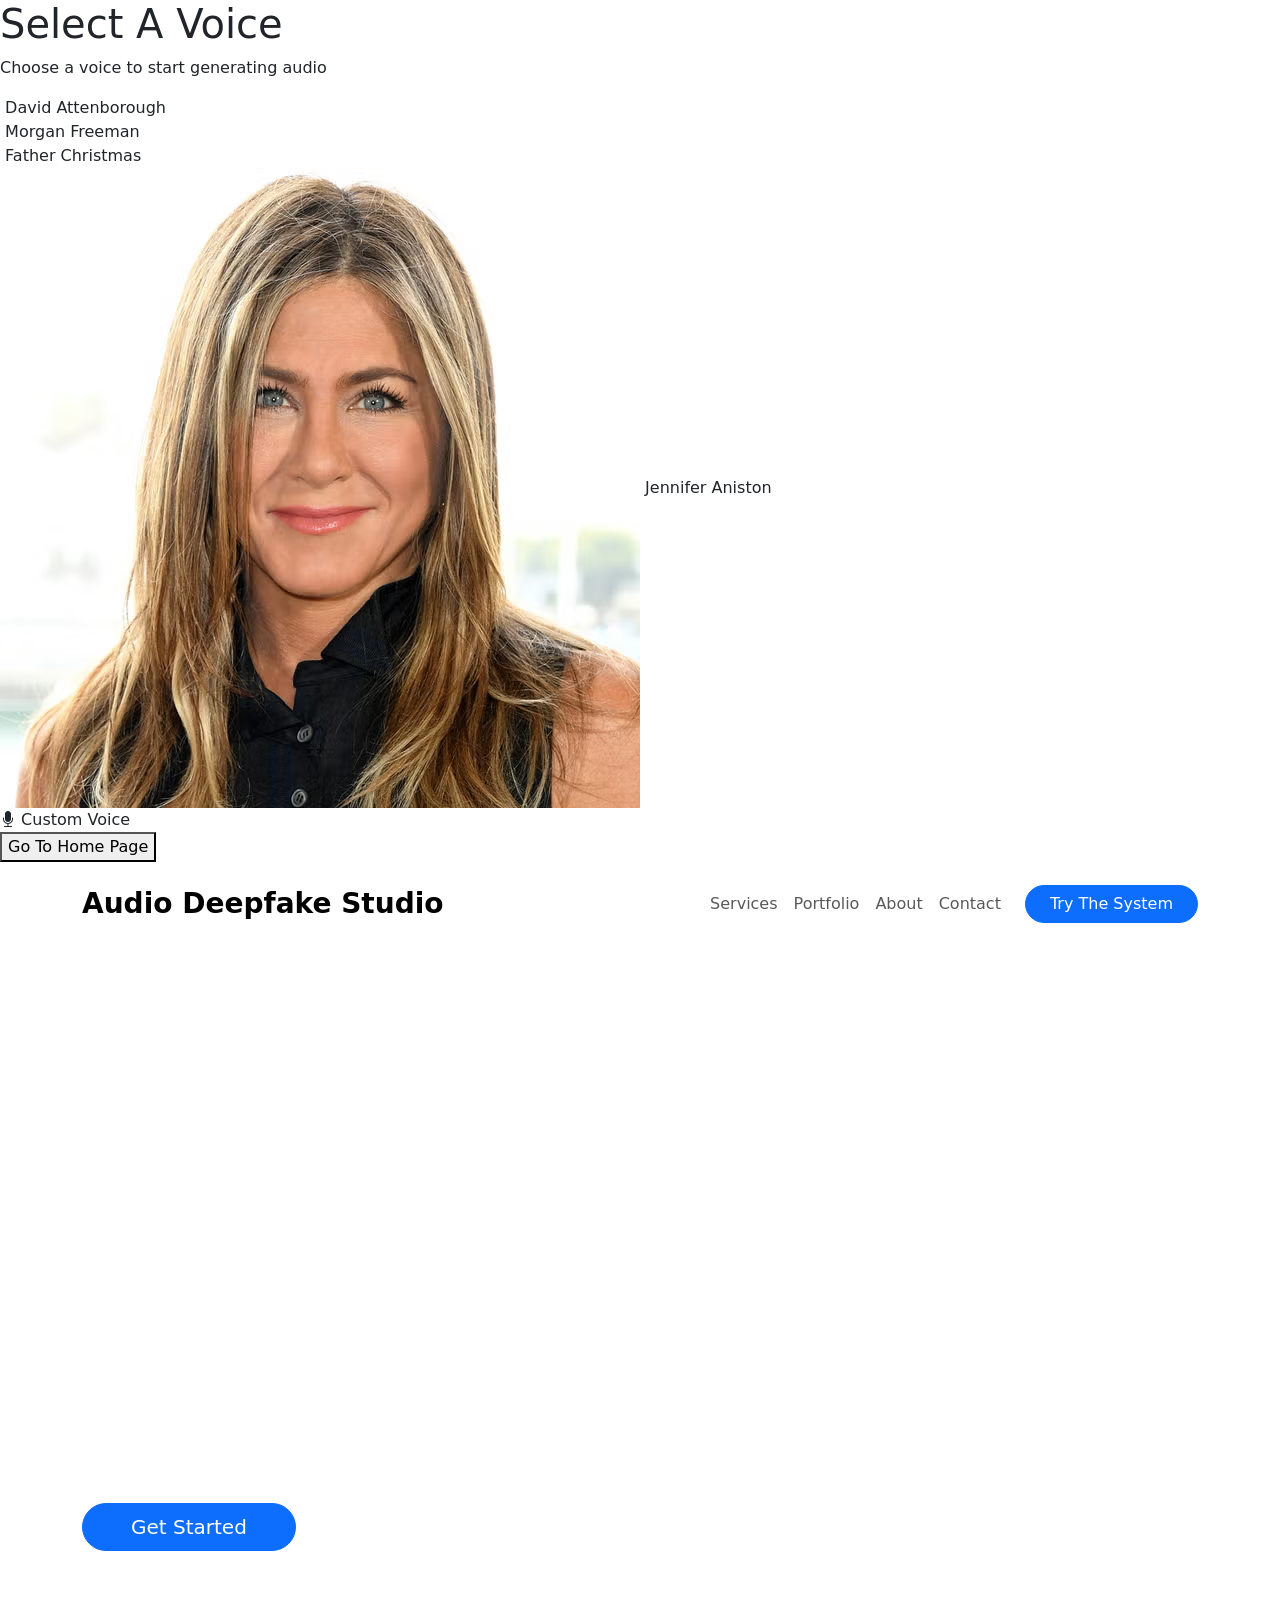
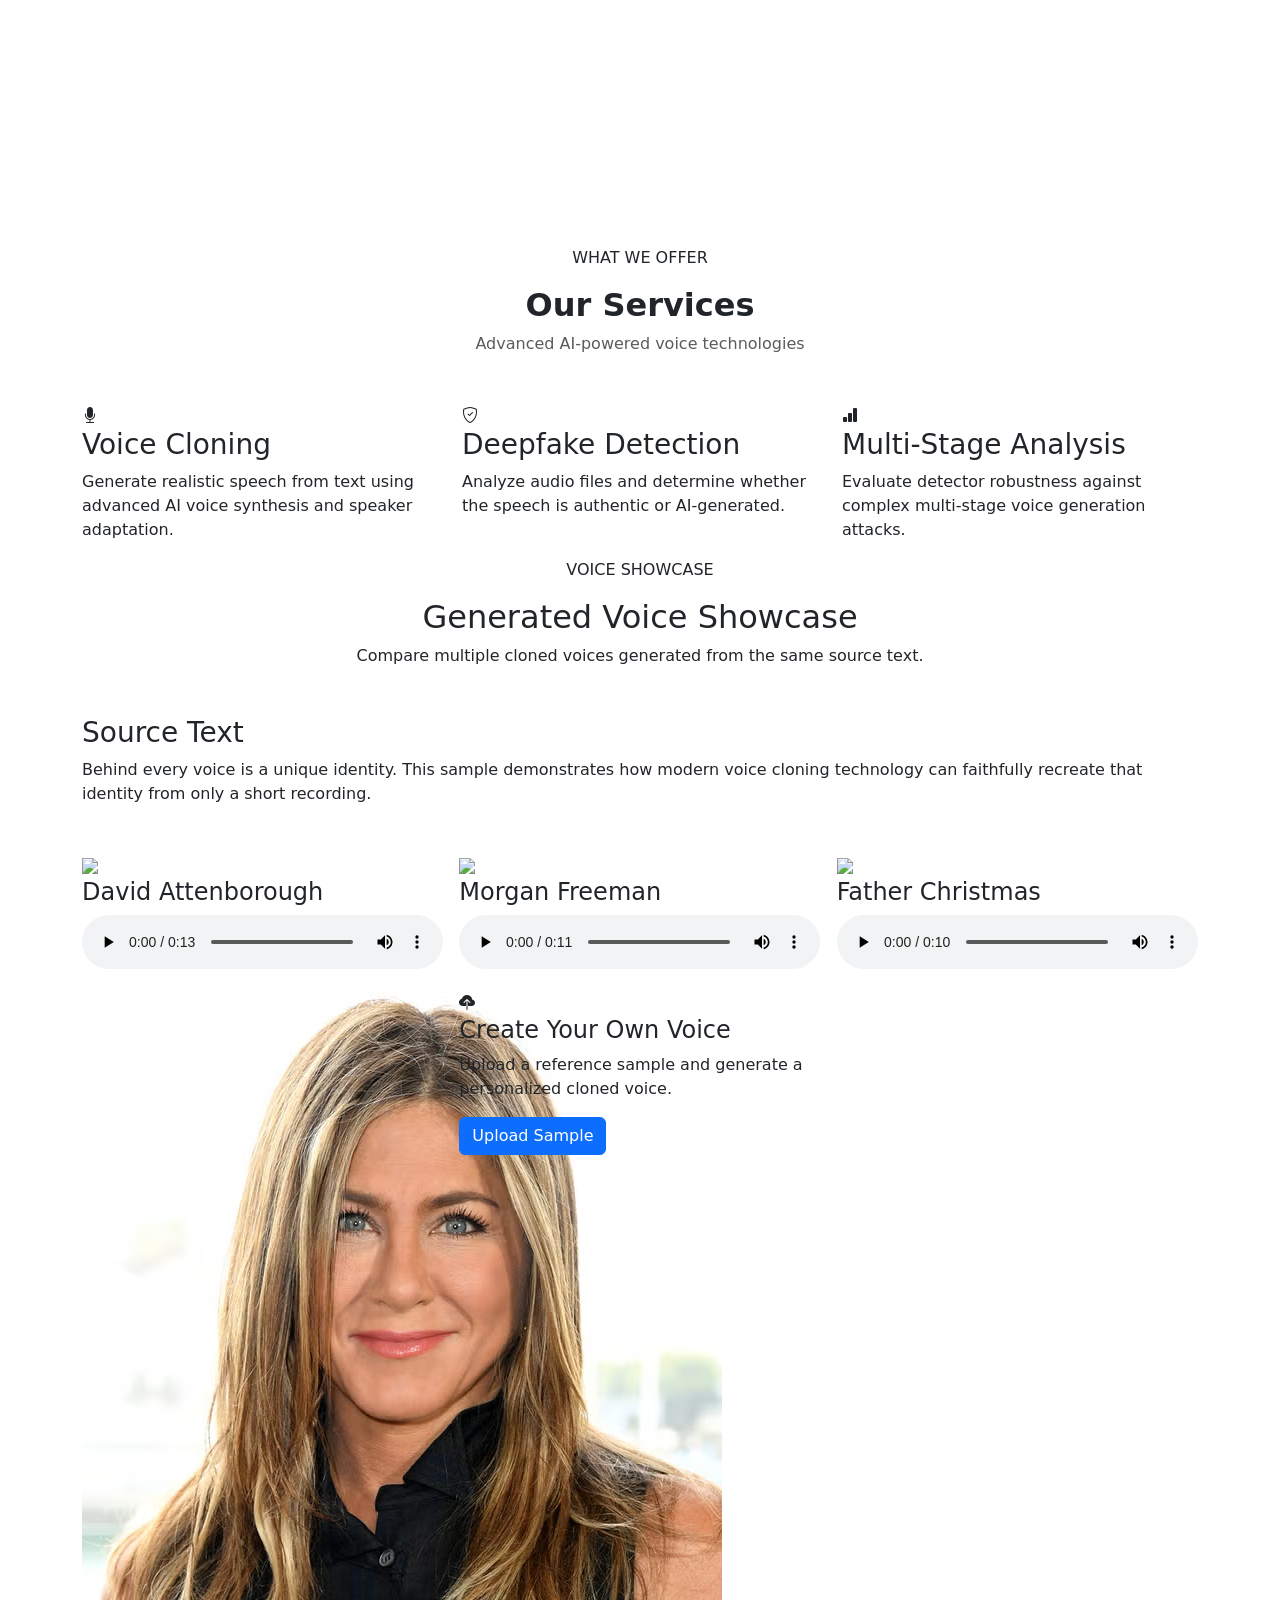
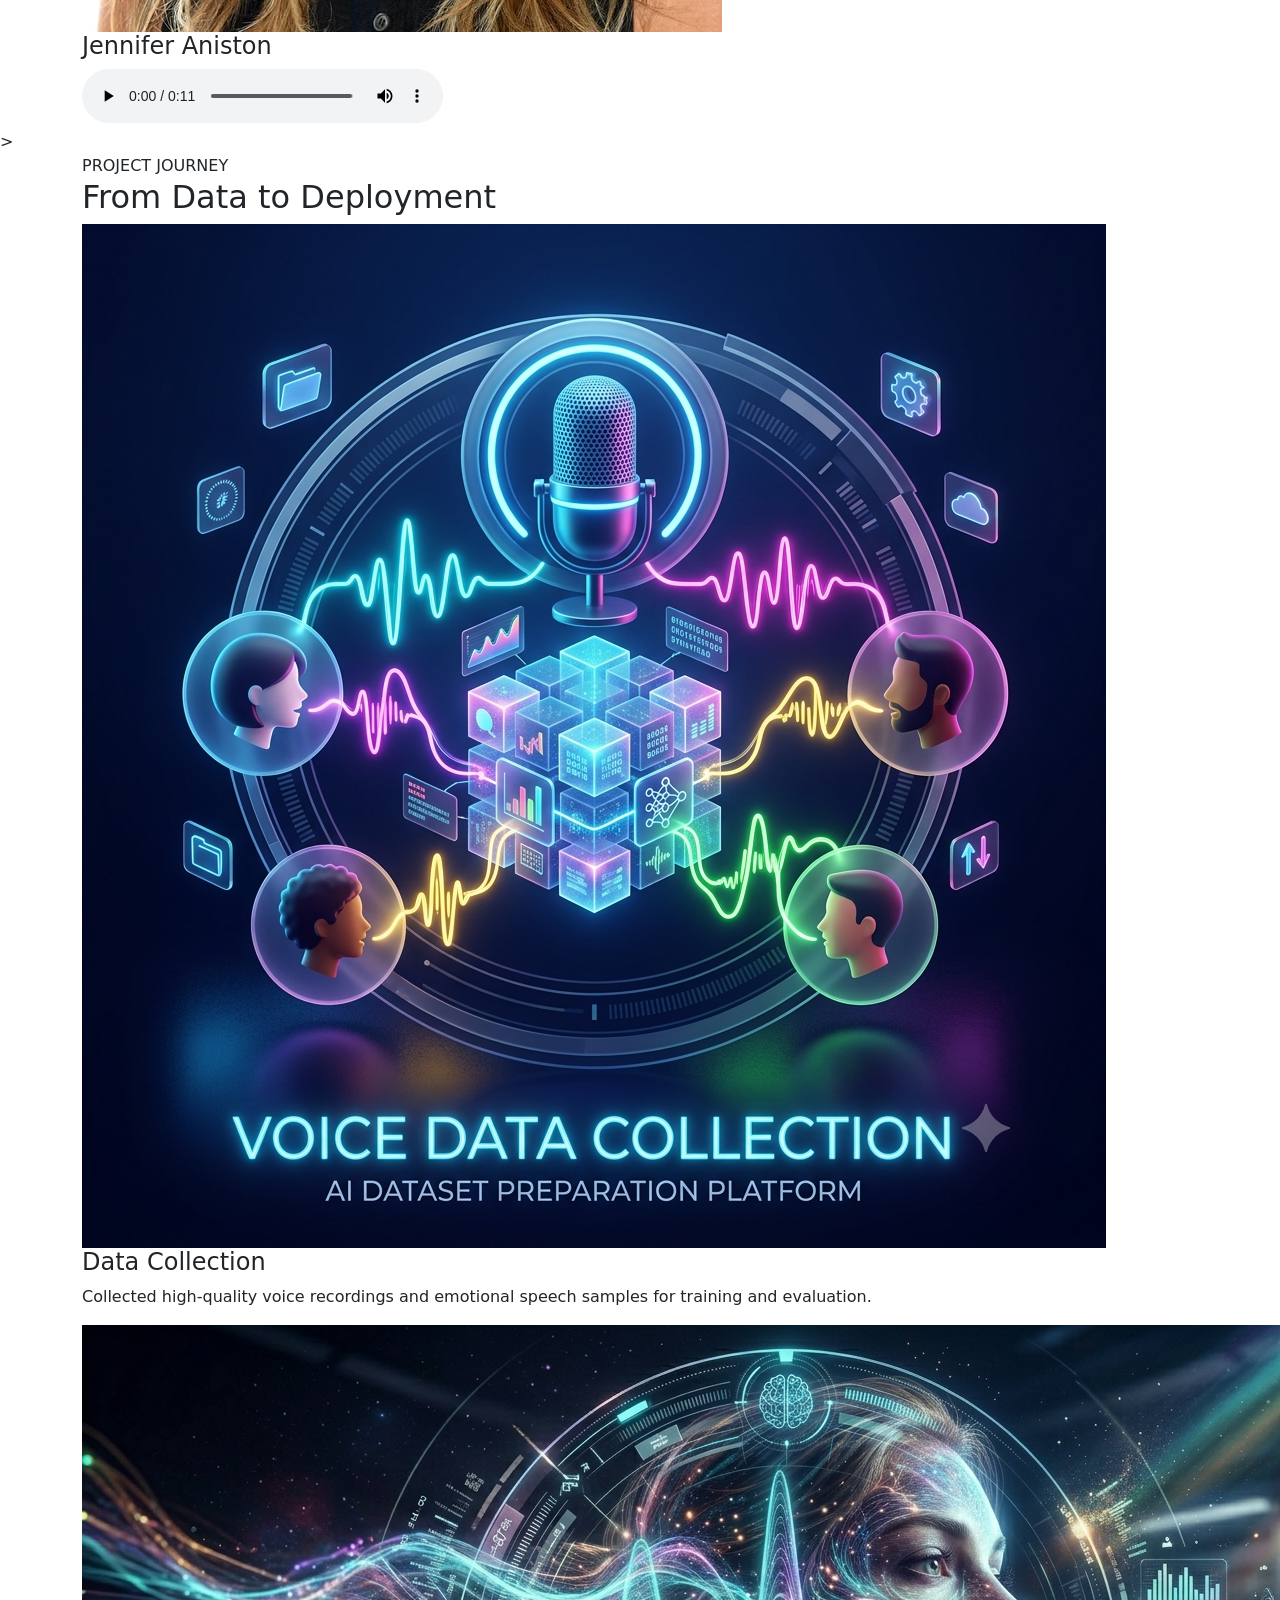
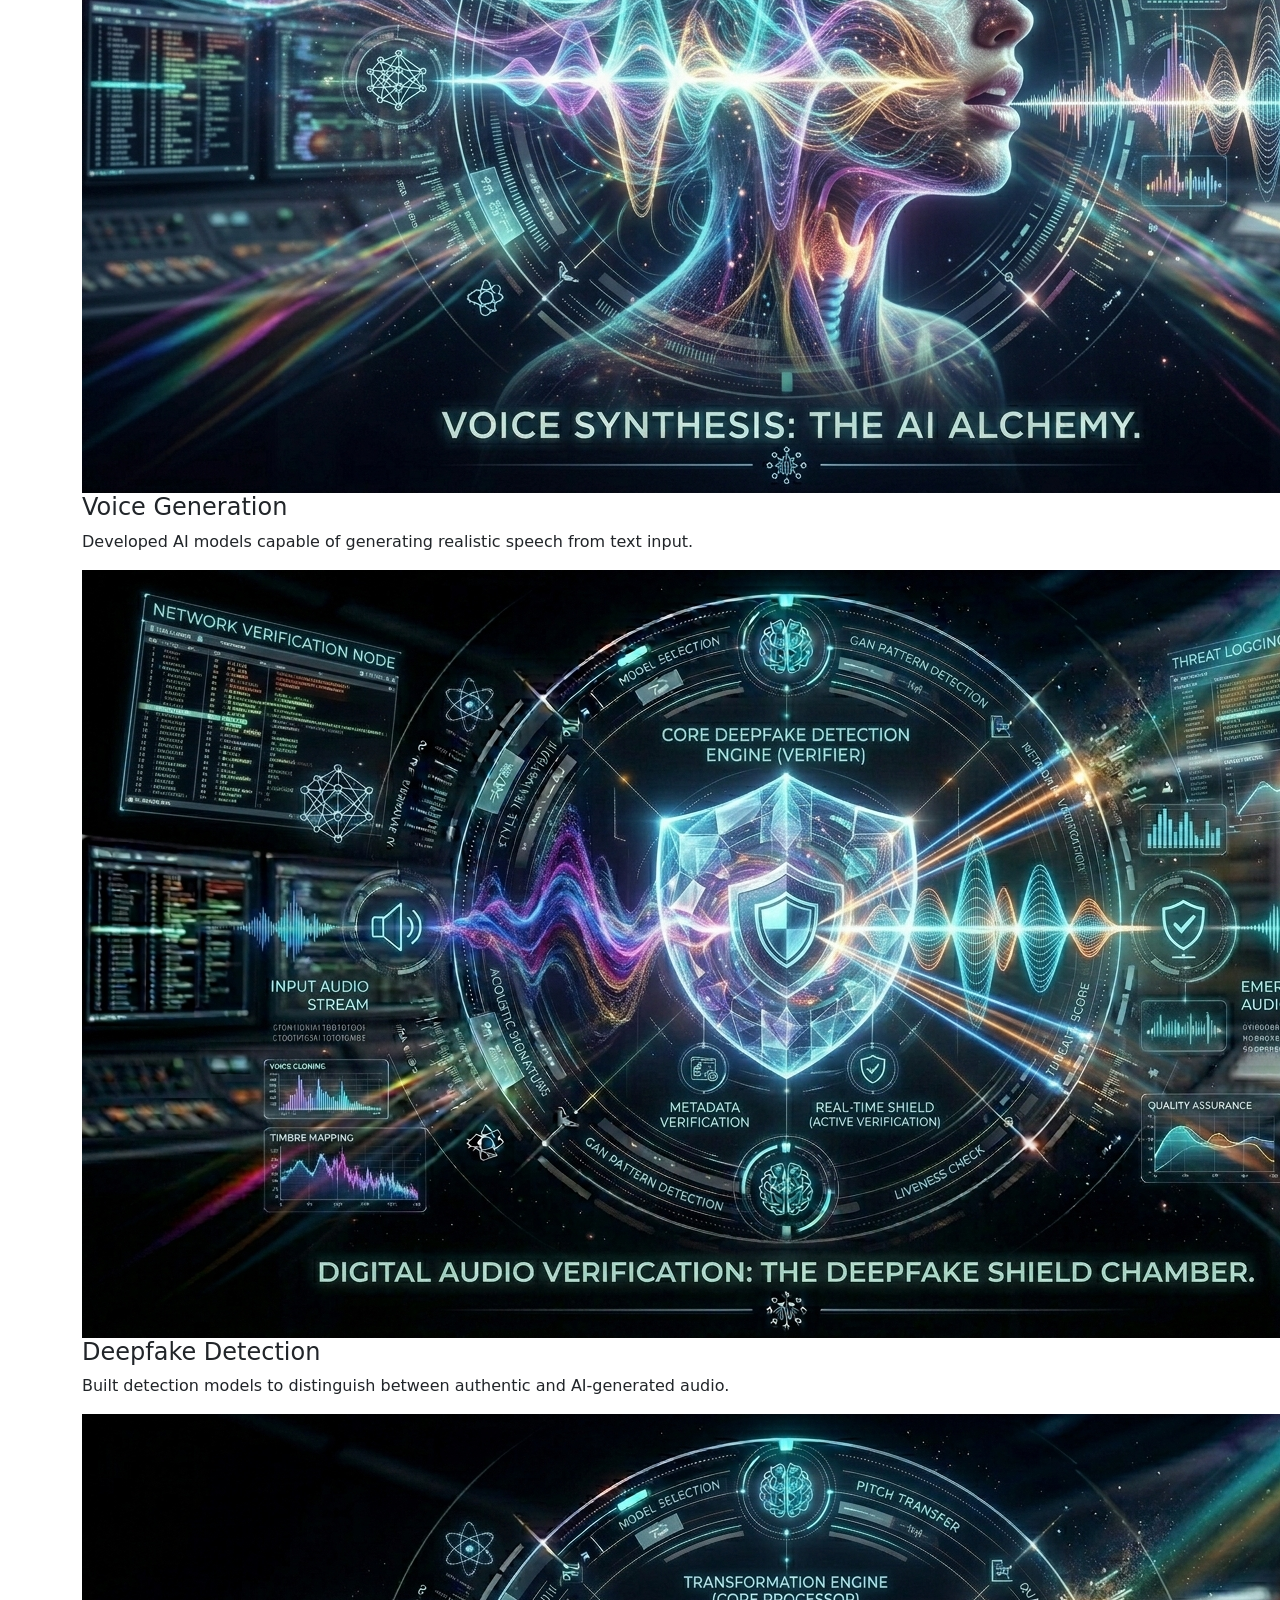
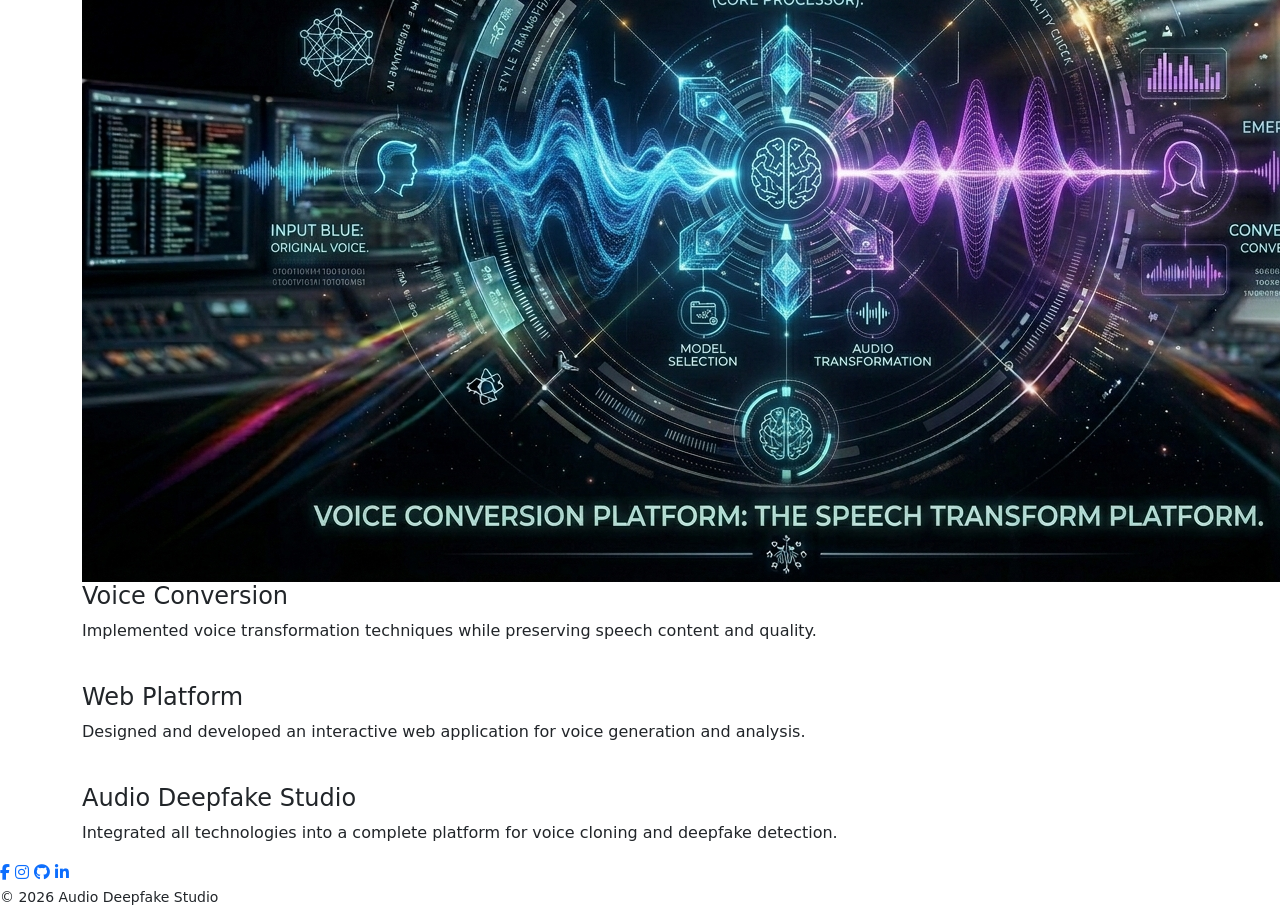
==== ملفات/web/audio-deepfake-web/index.html @ 5eb333f6 "Initial commit" ====
<!doctype html>
<html lang="en">

<head>
    <meta charset="utf-8">
    <meta name="viewport" content="width=device-width, initial-scale=1">

    <link href="https://cdn.jsdelivr.net/npm/bootstrap@5.3.8/dist/css/bootstrap.min.css" rel="stylesheet">
    <link rel="stylesheet" href="https://cdn.jsdelivr.net/npm/bootstrap-icons@1.11.3/font/bootstrap-icons.min.css">
    <link rel="stylesheet" href="https://cdnjs.cloudflare.com/ajax/libs/font-awesome/6.5.1/css/all.min.css">
    <link rel="stylesheet" href="css/style.css">

    <title>Audio Deepfake Studio</title>
</head>

<body>

    <! -- Voices -->
        <div id="voiceOverlay">

            <div class="voice-selection-card">

                <h1>Select A Voice</h1>

                <p>
                    Choose a voice to start generating audio
                </p>

                <div class="voice-list">

                    <div class="voice-item">
                        <img src="assets/images/david.jpg" alt="">
                        <span>David Attenborough</span>
                    </div>

                    <div class="voice-item">
                        <img src="assets/images/morgan.jpg" alt="">
                        <span>Morgan Freeman</span>
                    </div>

                    <div class="voice-item">
                        <img src="assets/images/father.jpg" alt="">
                        <span>Father Christmas</span>
                    </div>

                    <div class="voice-item">
                        <img src="assets/images/Jennifer.jpg" alt="">
                        <span>Jennifer Aniston</span>
                    </div>

                    <div class="voice-item custom-voice">

                        <i class="bi bi-mic-fill"></i>

                        <span>Custom Voice</span>

                    </div>

                </div>

                <button id="goHomeBtn" class="home-btn">

                    Go To Home Page

                </button>

            </div>

        </div>
        <!-- Navbar -->

        <nav class="navbar navbar-expand-lg navbar-light bg-transparent py-3">
            <div class="container">

                <a class="navbar-brand fw-bold fs-3" href="#">
                    Audio Deepfake Studio
                </a>

                <button class="navbar-toggler" type="button" data-bs-toggle="collapse" data-bs-target="#navbarNav">

                    <span class="navbar-toggler-icon"></span>

                </button>

                <div class="collapse navbar-collapse" id="navbarNav">

                    <ul class="navbar-nav ms-auto">

                        <li class="nav-item">
                            <a class="nav-link" href="#services">Services</a>
                        </li>

                        <li class="nav-item">
                            <a class="nav-link" href="#portfolio">Portfolio</a>
                        </li>

                        <li class="nav-item">
                            <a class="nav-link" href="#journey-section">About</a>
                        </li>

                        <li class="nav-item">
                            <a class="nav-link" href="#footer">Contact</a>
                        </li>

                    </ul>

                    <a href="pages/generate.html" class="btn btn-primary ms-3 rounded-pill px-4">

                        Try The System

                    </a>

                </div>

            </div>
        </nav>

        <!-- Hero Section -->

        <section class="hero-section">

            <div class="container">

                <div class="row align-items-center min-vh-100">

                    <div class="col-lg-7">

                        <h1 class="display-3 fw-bold mb-4 text-white">

                            Generate &
                            Detect AI Voices

                        </h1>

                        <p class="lead mb-4 text-white">

                            Experience advanced voice cloning
                            and audio deepfake detection
                            powered by artificial intelligence.

                        </p>

                        <a href="pages/generate.html" class="btn btn-primary btn-lg rounded-pill px-5">

                            Get Started

                        </a>

                    </div>

                </div>

            </div>

        </section>
        <!-- section 2 -->
        <section id="services" class="services-section">

            <div class="container">

                <div class="text-center mb-5">

                    <span class="services-badge">
                        WHAT WE OFFER
                    </span>

                    <h2 class="fw-bold mt-3">
                        Our Services
                    </h2>

                    <p class="text-muted">
                        Advanced AI-powered voice technologies
                    </p>

                </div>

                <div class="row g-4">

                    <!-- Card 1 -->

                    <div class="col-lg-4">

                        <div class="service-card">

                            <div class="service-icon">
                                <i class="bi bi-mic-fill"></i>
                            </div>

                            <h3>
                                Voice Cloning
                            </h3>

                            <p>
                                Generate realistic speech from text using advanced
                                AI voice synthesis and speaker adaptation.
                            </p>

                        </div>

                    </div>

                    <!-- Card 2 -->

                    <div class="col-lg-4">

                        <div class="service-card">

                            <div class="service-icon">
                                <i class="bi bi-shield-check"></i>
                            </div>

                            <h3>
                                Deepfake Detection
                            </h3>

                            <p>
                                Analyze audio files and determine whether
                                the speech is authentic or AI-generated.
                            </p>

                        </div>

                    </div>

                    <!-- Card 3 -->

                    <div class="col-lg-4">

                        <div class="service-card">

                            <div class="service-icon">
                                <i class="bi bi-bar-chart-fill"></i>
                            </div>

                            <h3>
                                Multi-Stage Analysis
                            </h3>

                            <p>
                                Evaluate detector robustness against
                                complex multi-stage voice generation attacks.
                            </p>

                        </div>

                    </div>

                </div>

            </div>

        </section>
        <!-- section 3 -->
        <section id="portfolio" class="portfolio-section">

            <div class="container">

                <div class="text-center mb-5">

                    <span class="portfolio-badge">
                        VOICE SHOWCASE
                    </span>

                    <h2 class="mt-3">
                        Generated Voice Showcase
                    </h2>

                    <p>
                        Compare multiple cloned voices generated from the same source text.
                    </p>

                </div>

                <!-- Source Text -->

                <div class="source-text-card mb-5">

                    <h3>Source Text</h3>

                    <p>
                        Behind every voice is a unique identity. This sample demonstrates how modern voice cloning
                        technology can faithfully recreate that identity from only a short recording.
                    </p>

                </div>

                <!-- Generated Voices -->

                <div class="row g-3">

                    <div class="col-lg-4">

                        <div class="voice-card">

                            <img src="assets/images/david.jpg" class="voice-avatar">

                            <h4>David Attenborough</h4>

                            <audio controls class="w-100">
                                <source src="assets/audio/david.wav">
                            </audio>

                        </div>

                    </div>

                    <div class="col-lg-4">

                        <div class="voice-card">

                            <img src="assets/images/morgan.jpg" class="voice-avatar">

                            <h4>Morgan Freeman</h4>

                            <audio controls class="w-100">
                                <source src="assets/audio/morgan.wav">
                            </audio>

                        </div>

                    </div>

                    <div class="col-lg-4">

                        <div class="voice-card">

                            <img src="assets/images/father.jpg" class="voice-avatar">

                            <h4>Father Christmas</h4>

                            <audio controls class="w-100">
                                <source src="assets/audio/father.wav">
                            </audio>

                        </div>

                    </div>
                    <div class="col-lg-4">
                        <div class="voice-card">
                            <img src="assets/images/Jennifer.jpg" class="voice-avatar">

                            <h4>Jennifer Aniston</h4>

                            <audio controls class="w-100">
                                <source src="assets/audio/jennifer.wav">
                            </audio>

                        </div>
                    </div>

                    <div class="col-lg-4">

                        <div class="voice-card custom-card">

                            <div class="custom-avatar">
                                <i class="bi bi-cloud-upload-fill"></i>
                            </div>

                            <h4>Create Your Own Voice</h4>

                            <p>
                                Upload a reference sample and generate a personalized cloned voice.
                            </p>

                            <button class="btn btn-primary">

                                Upload Sample

                            </button>

                        </div>

                    </div>
                </div>

            </div>

        </section>
        <!-- section about-->>
        <section id="journey-section" class="journey-section">

            <div class="container">

                <div class="journey-header">

                    <span class="journey-badge">
                        PROJECT JOURNEY
                    </span>

                    <h2>
                        From Data to Deployment
                    </h2>

                </div>

                <div class="journey-timeline">
                    <span class="journey-line line-1"></span>
                    <span class="journey-line line-2"></span>
                    <span class="journey-line line-3"></span>
                    <span class="journey-line line-4"></span>
                    <span class="journey-line line-5"></span>
                    <div class="journey-node node-1">
                        <img src="assets/images/data.png" alt="">
                        <div class="journey-popup">
                            <h4>Data Collection</h4>
                            <p>Collected high-quality voice recordings and emotional speech samples for training and
                                evaluation.</p>
                        </div>
                    </div>

                    <div class="journey-node node-2">
                        <img src="assets/images/generation.png" alt="">
                        <div class="journey-popup">
                            <h4>Voice Generation</h4>
                            <p>Developed AI models capable of generating realistic speech from text input.</p>
                        </div>
                    </div>

                    <div class="journey-node node-3">
                        <img src="assets/images/detection.png" alt="">
                        <div class="journey-popup">
                            <h4>Deepfake Detection</h4>
                            <p>Built detection models to distinguish between authentic and AI-generated audio.</p>
                        </div>
                    </div>

                    <div class="journey-node node-4">
                        <img src="assets/images/conversion.png" alt="">
                        <div class="journey-popup">
                            <h4>Voice Conversion</h4>
                            <p>Implemented voice transformation techniques while preserving speech content and quality.
                            </p>
                        </div>
                    </div>

                    <div class="journey-node node-5">
                        <img src="assets/images/web.png" alt="">
                        <div class="journey-popup">
                            <h4>Web Platform</h4>
                            <p>Designed and developed an interactive web application for voice generation and analysis.
                            </p>
                        </div>
                    </div>

                    <div class="journey-node node-6">
                        <img src="assets/images/final.png" alt="">
                        <div class="journey-popup">
                            <h4>Audio Deepfake Studio</h4>
                            <p>Integrated all technologies into a complete platform for voice cloning and deepfake
                                detection.</p>
                        </div>
                    </div>

                </div>

            </div>

        </section>
        <footer id="footer" class="footer">

            <div class="social-links">

                <a href="#"><i class="fab fa-facebook-f"></i></a>

                <a href="#"><i class="fab fa-instagram"></i></a>

                <a href="#"><i class="fab fa-github"></i></a>

                <a href="#"><i class="fab fa-linkedin-in"></i></a>

            </div>

            <small>
                © 2026 Audio Deepfake Studio
            </small>

        </footer>

        <script src="https://cdn.jsdelivr.net/npm/bootstrap@5.3.8/dist/js/bootstrap.bundle.min.js"></script>

        <script src="js/voices.js"></script>

</body>

</html>
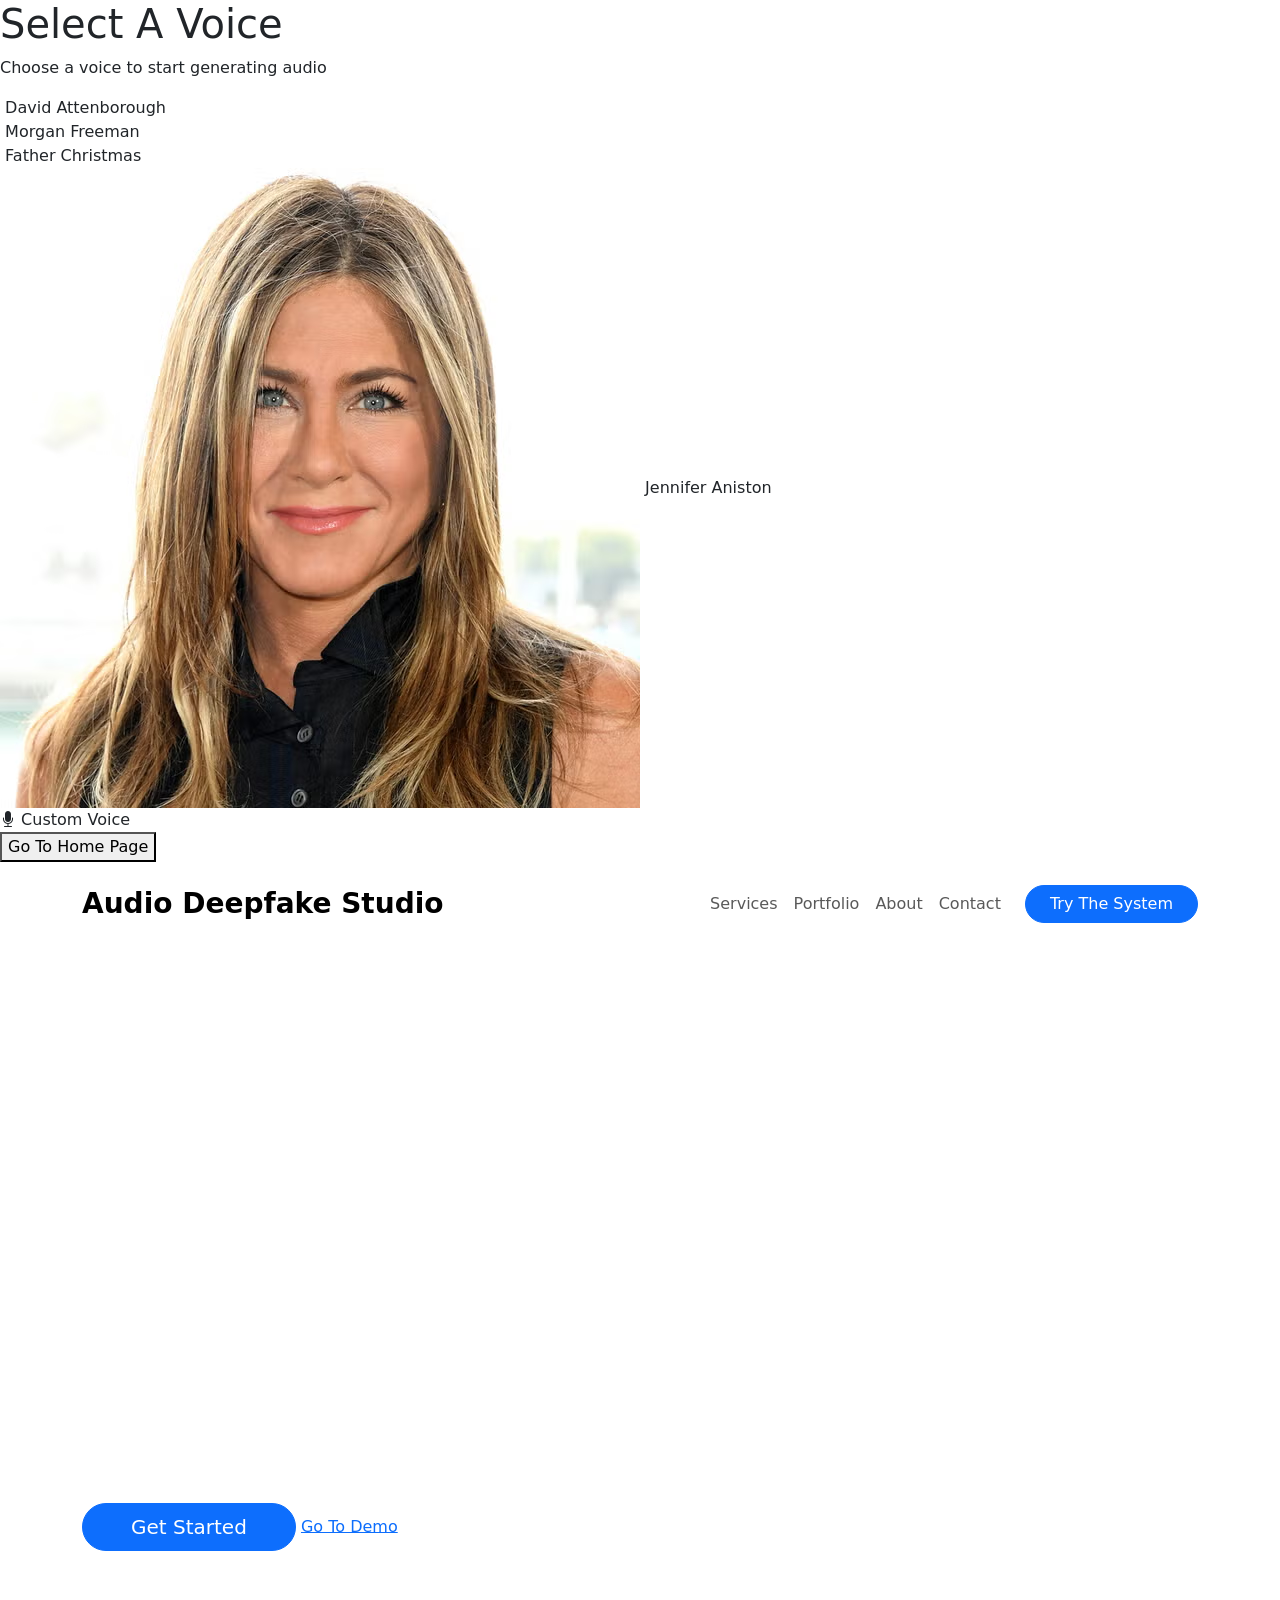
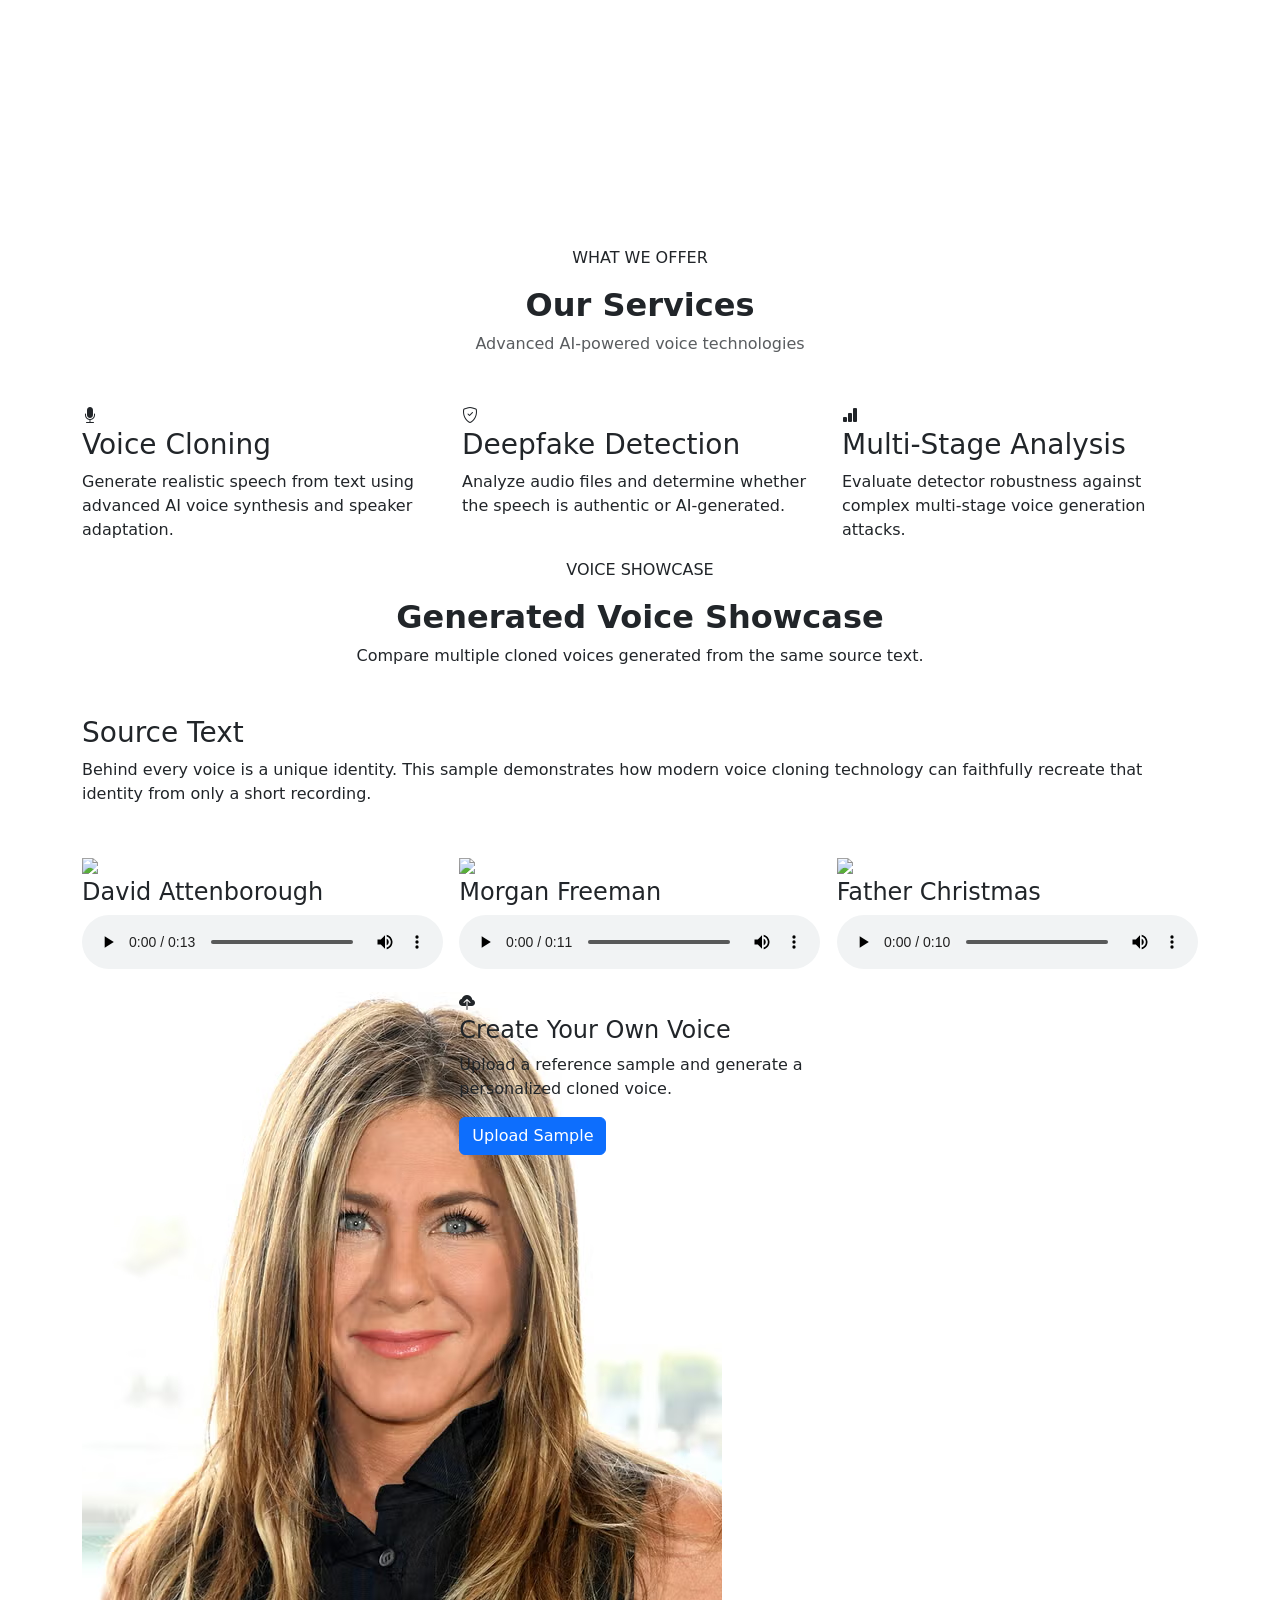
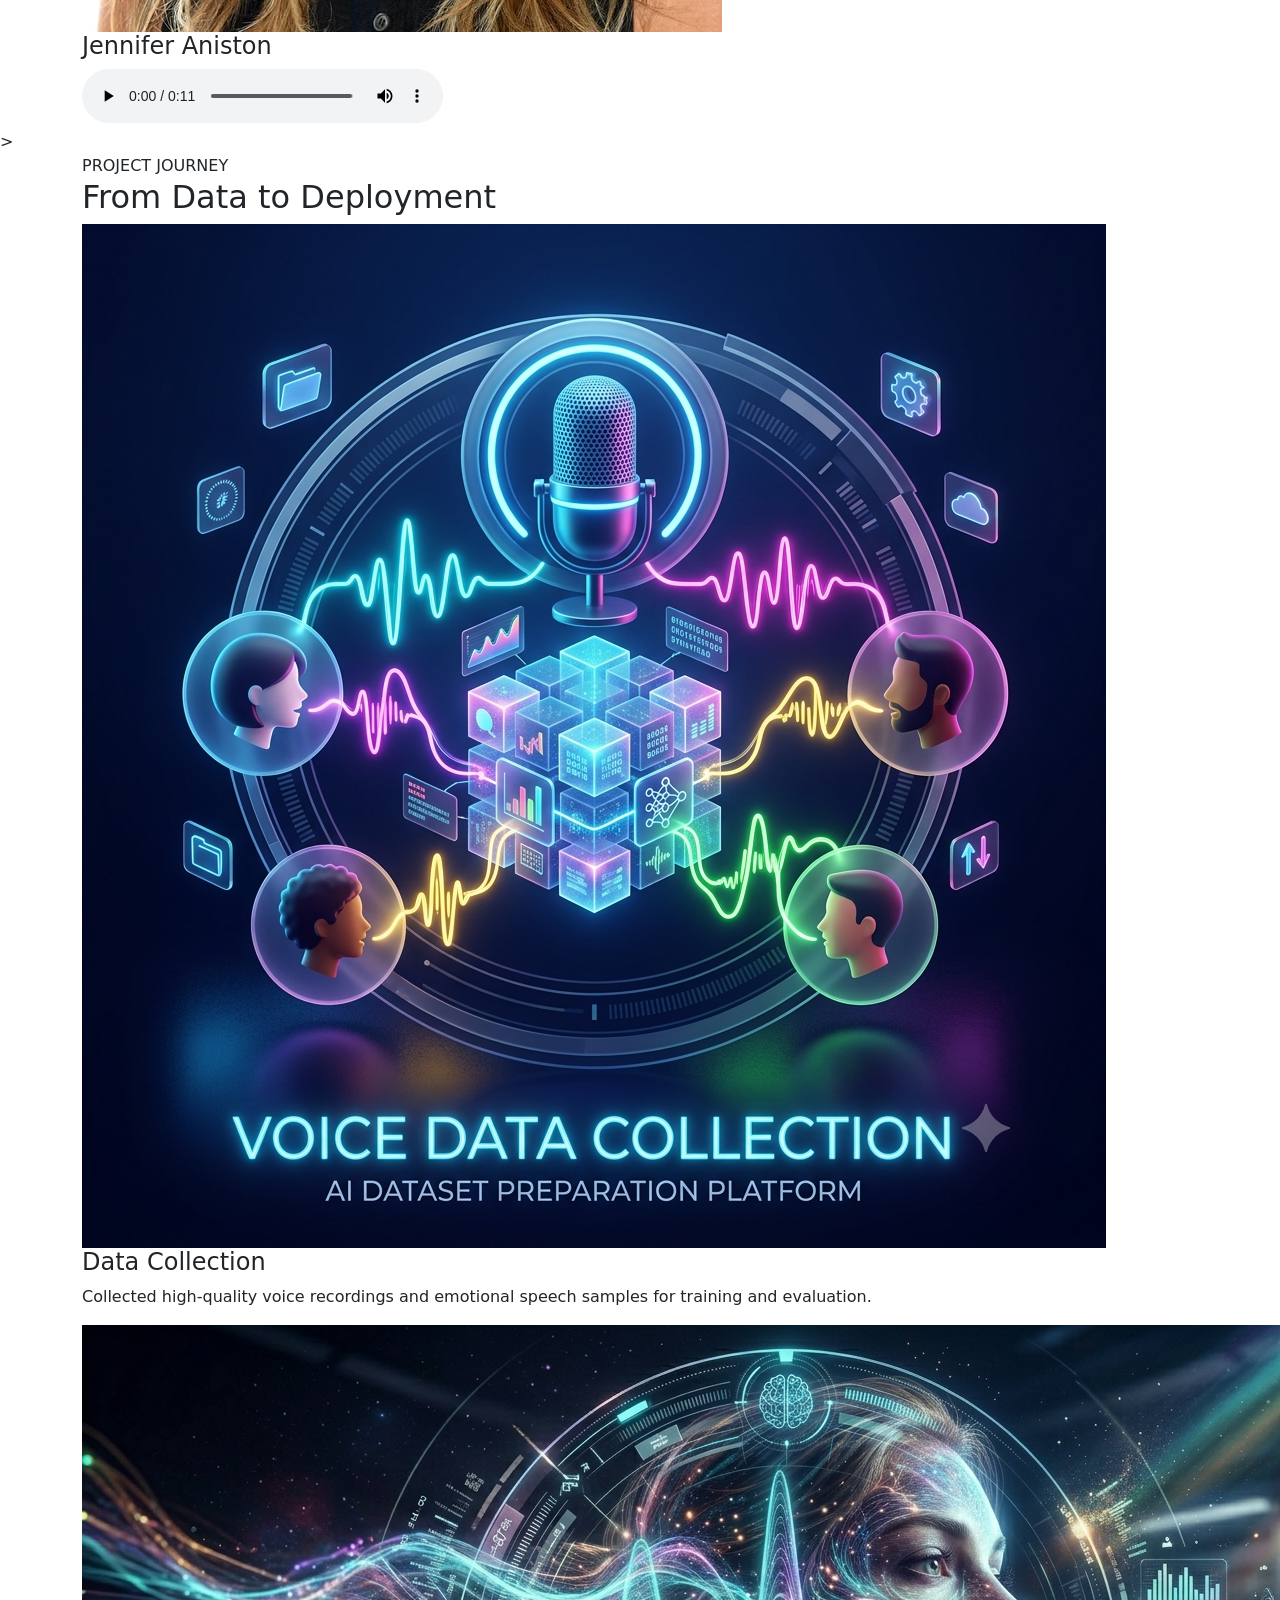
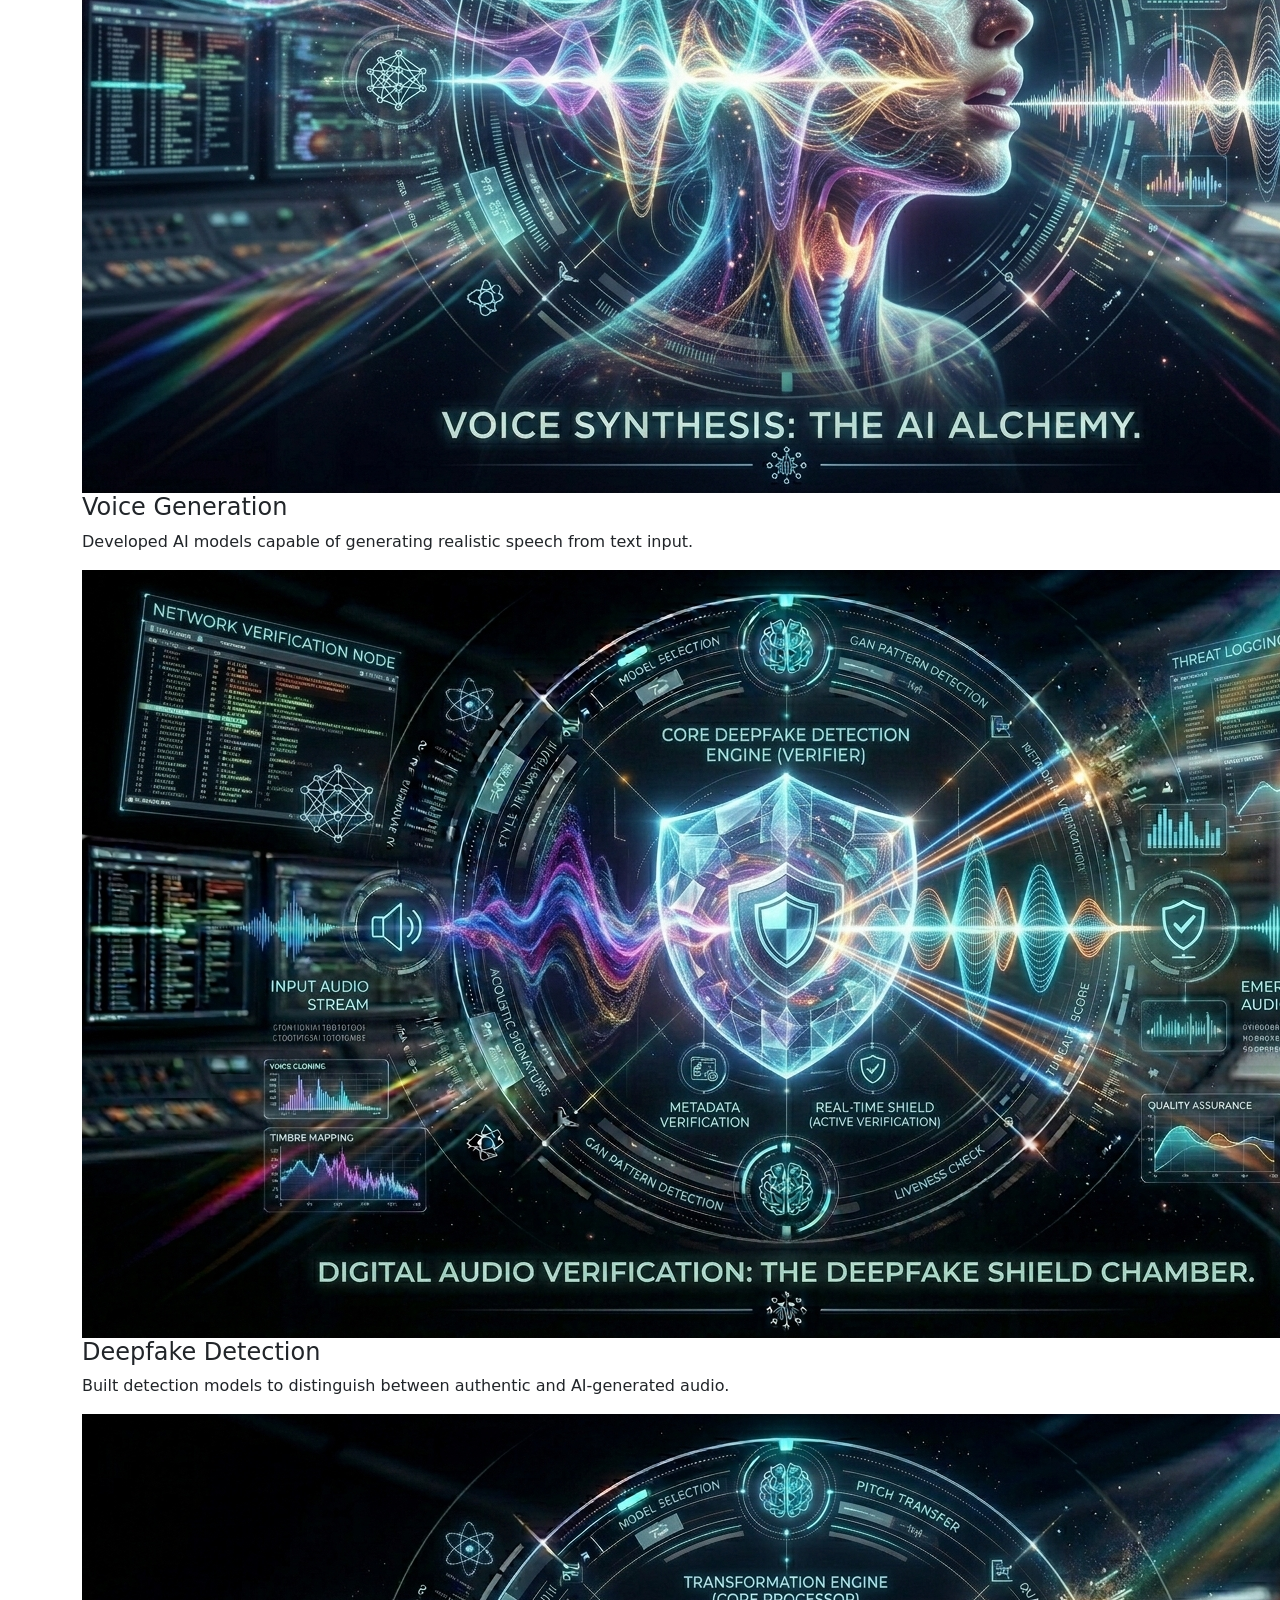
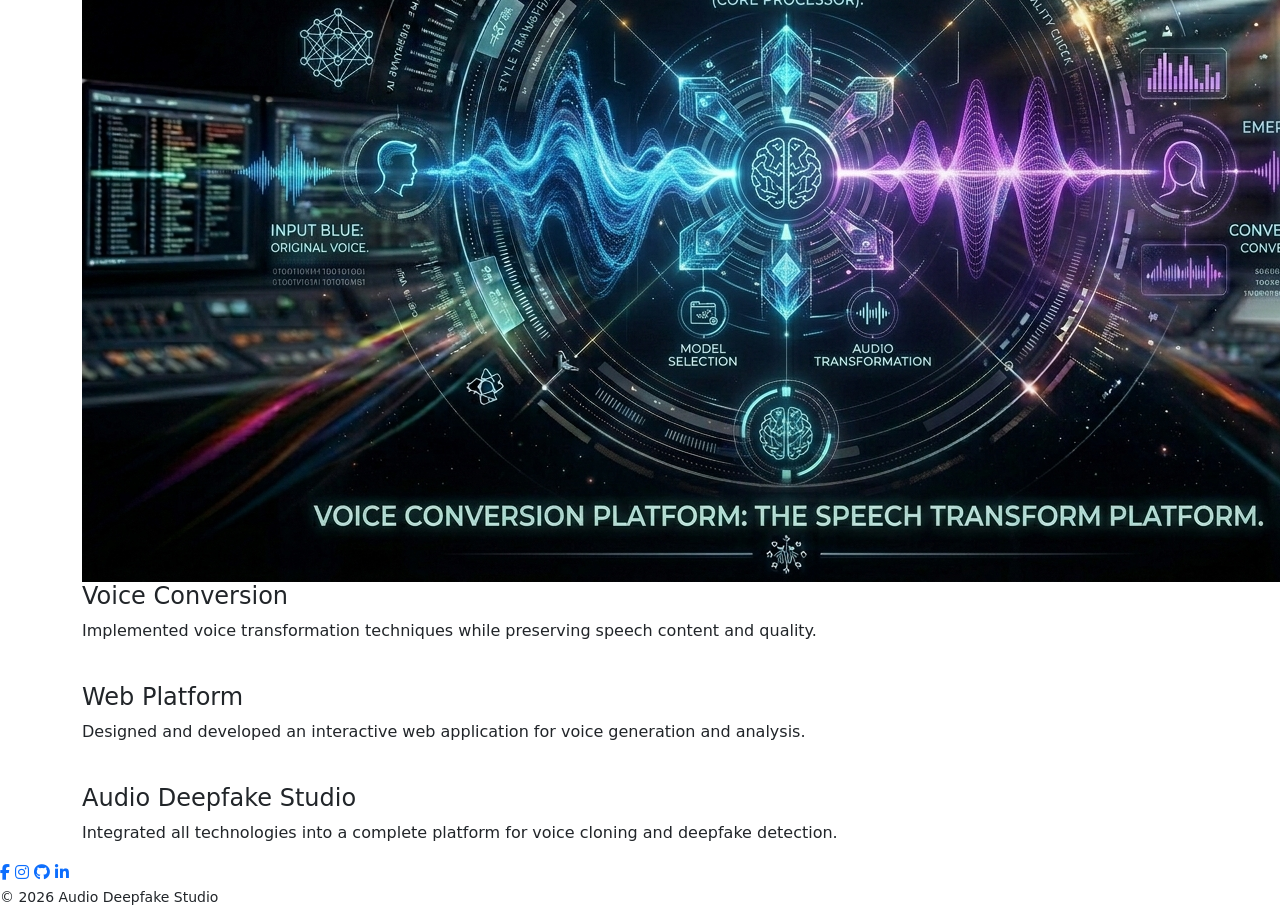
==== commit 6e1ce874: "Add detection page and update homepage" ====
--- a/ملفات/web/audio-deepfake-web/index.html
+++ b/ملفات/web/audio-deepfake-web/index.html
@@ -145,6 +145,12 @@
                             Get Started
 
                         </a>
+                        <a href="https://colab-19f1hukc-untitled1-644621406504.us-west1.run.app/" target="_blank"
+                            class="demo-btn">
+
+                            Go To Demo
+
+                        </a>
 
                     </div>
 
@@ -261,8 +267,8 @@
                         VOICE SHOWCASE
                     </span>
 
-                    <h2 class="mt-3">
-                        Generated Voice Showcase
+                    <h2 class="mt-3"><b>
+                            Generated Voice Showcase</b>
                     </h2>
 
                     <p>
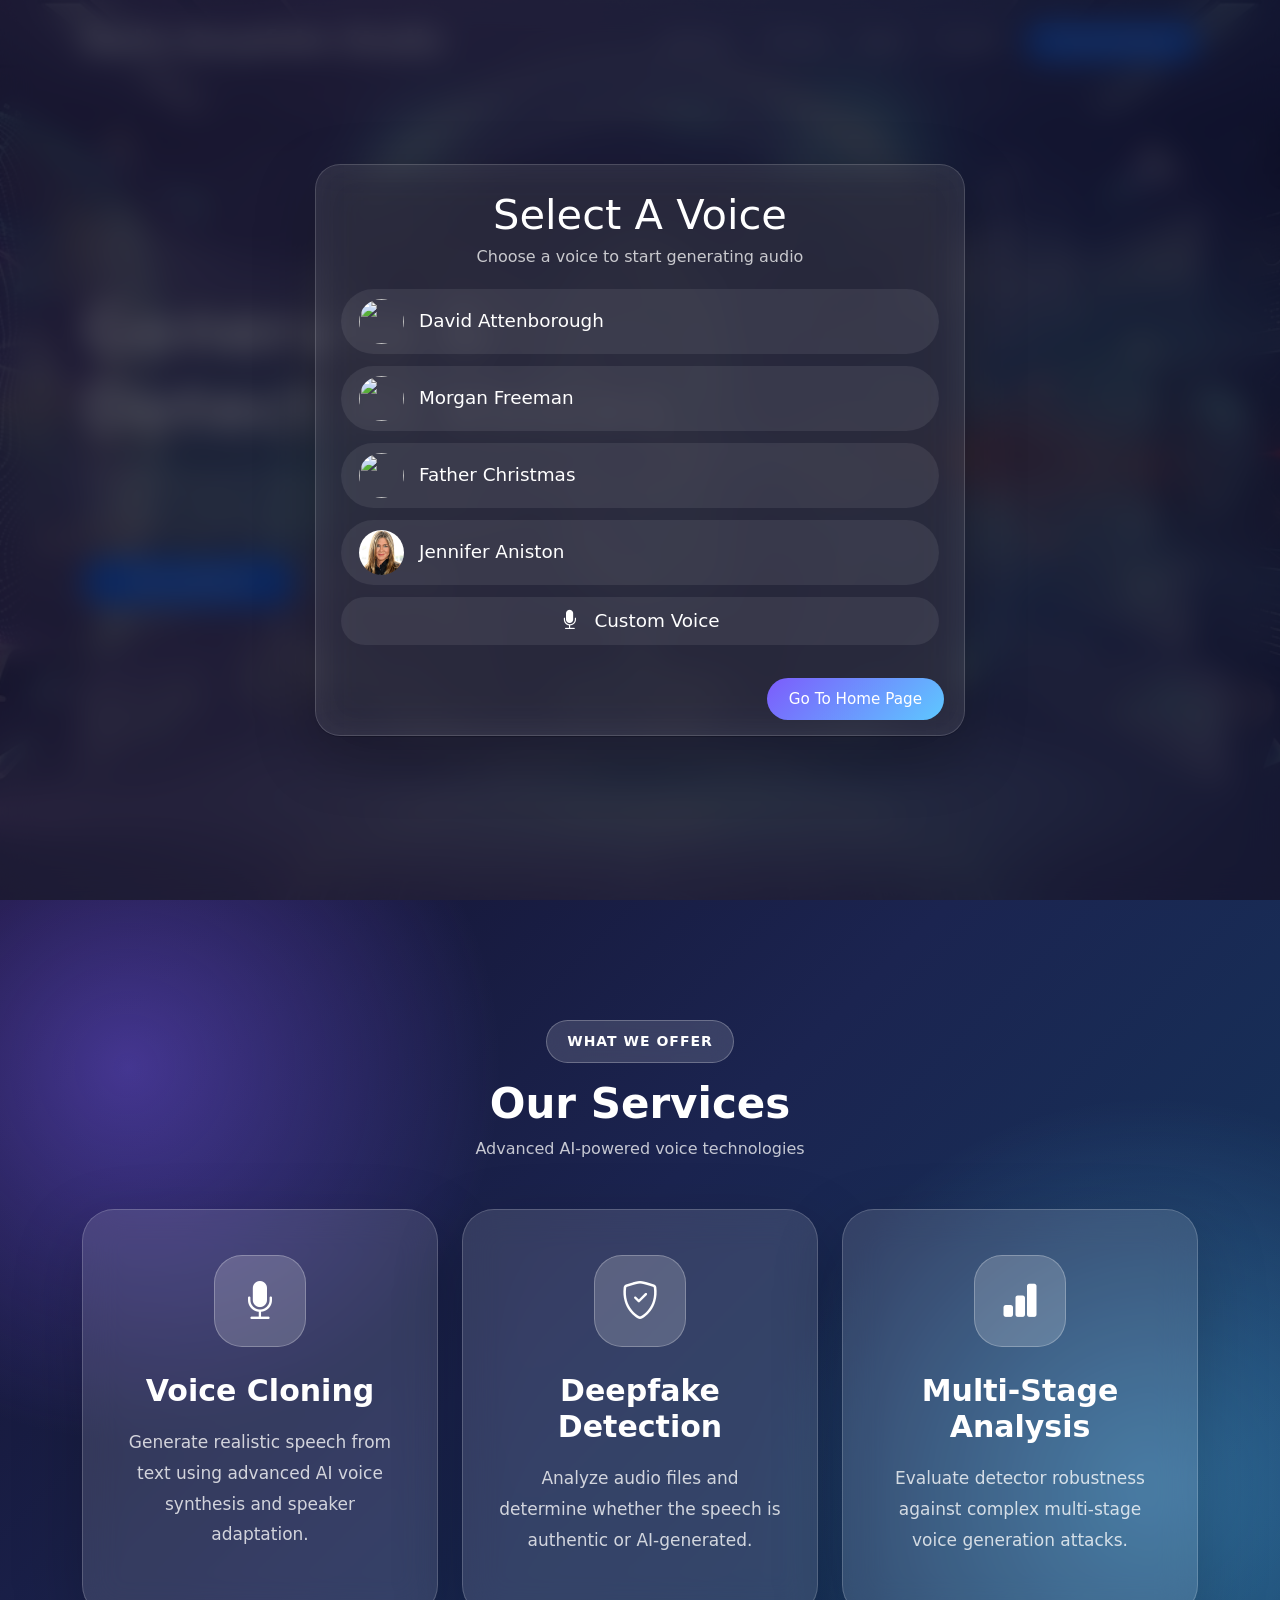
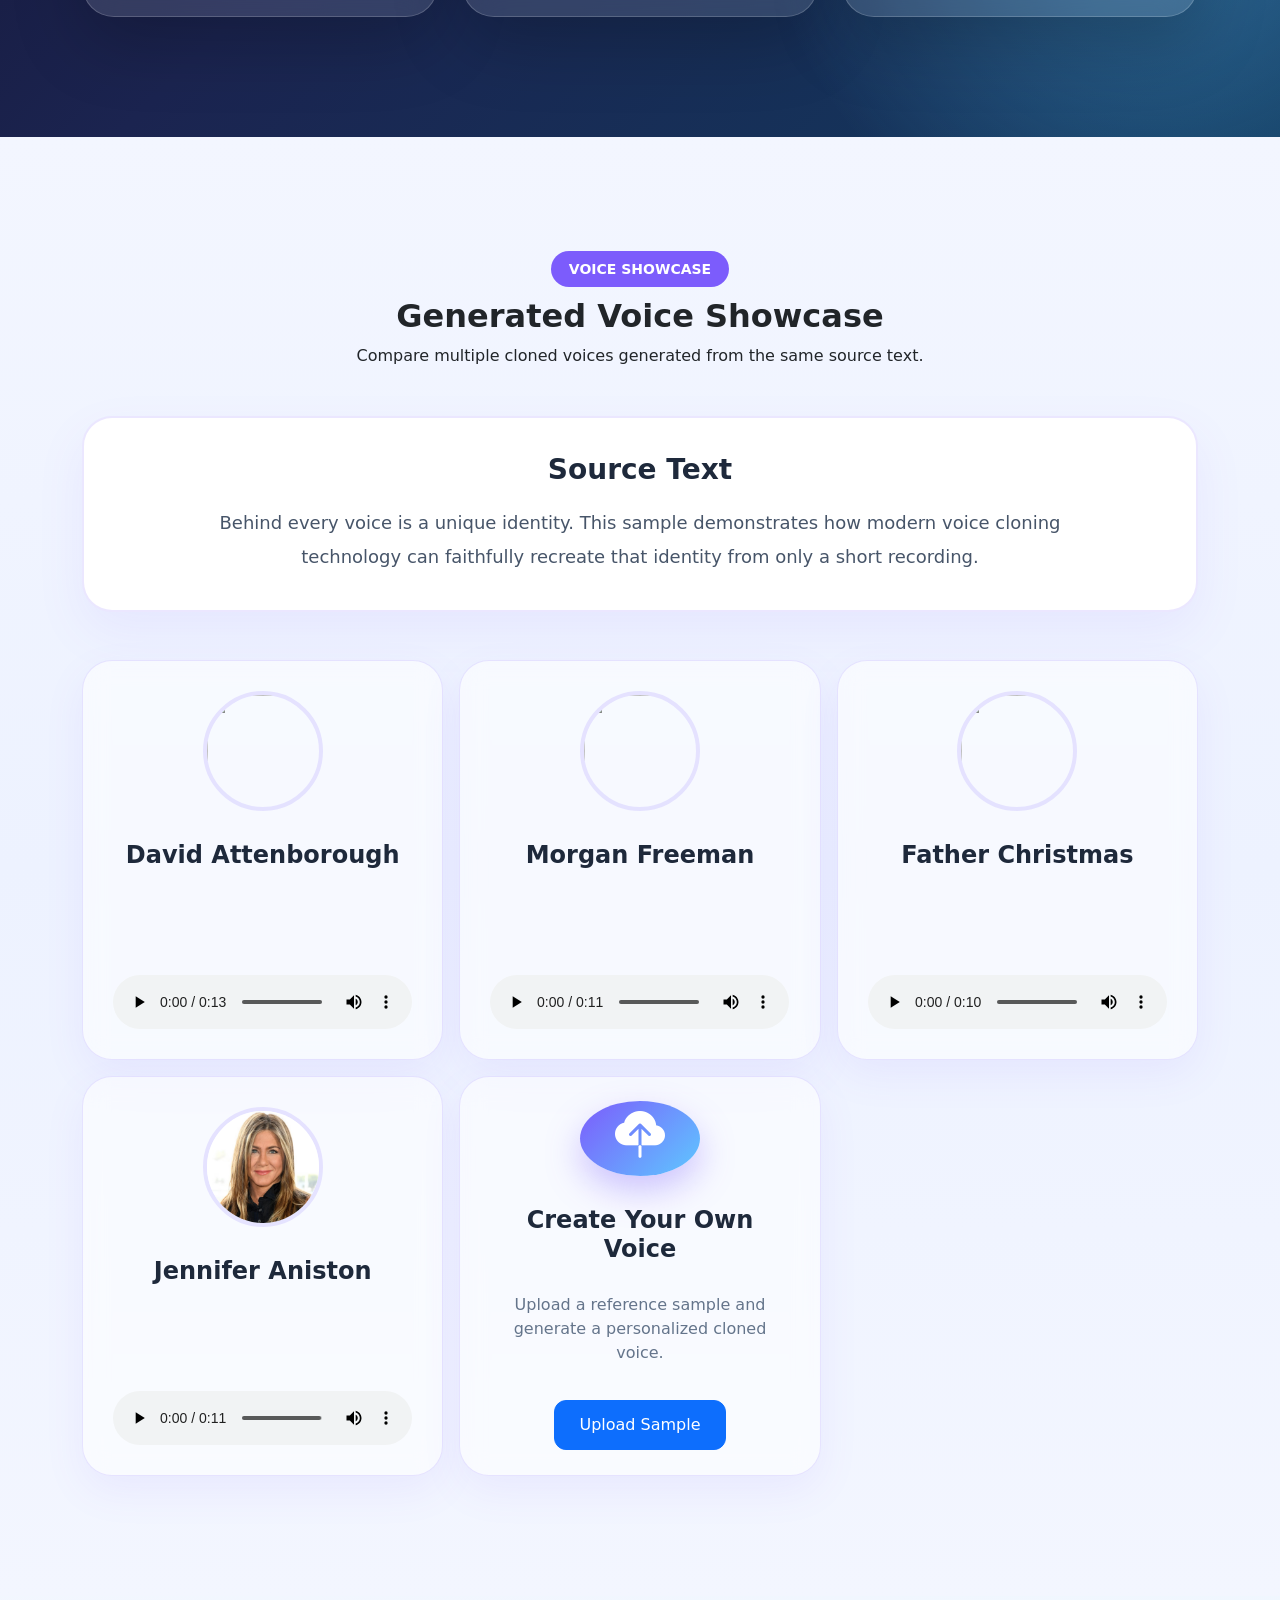
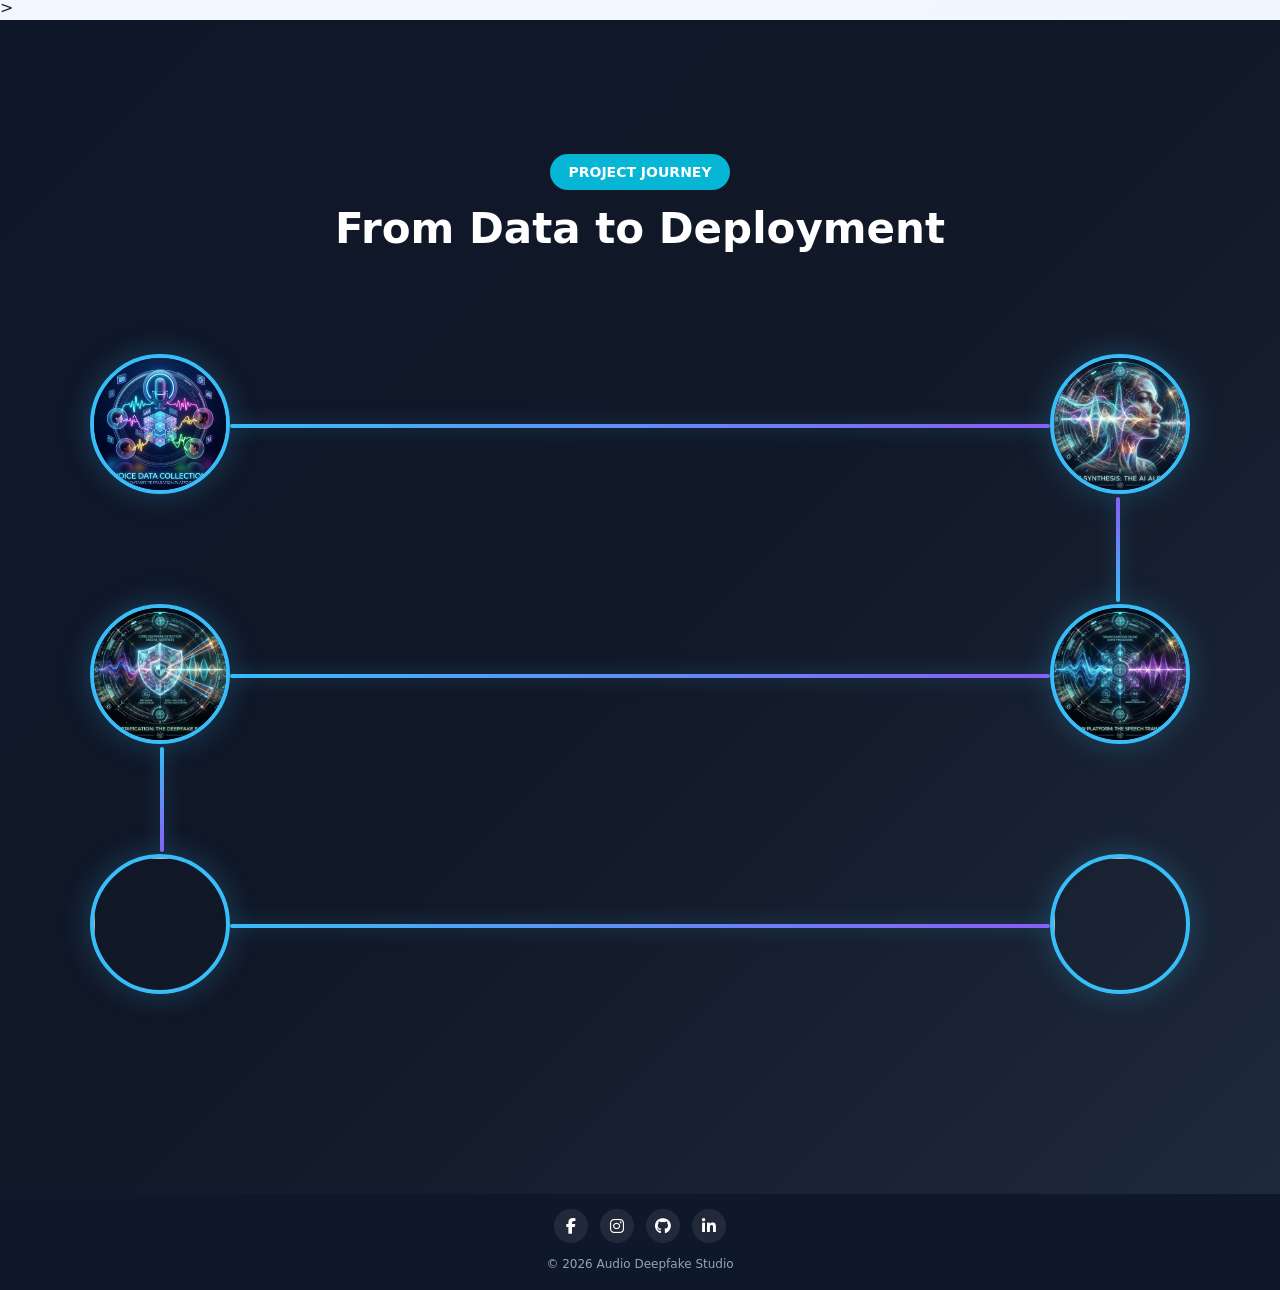
==== commit 2600f52c: "Fix Vercel CSS paths" ====
--- a/ملفات/web/audio-deepfake-web/index.html
+++ b/ملفات/web/audio-deepfake-web/index.html
@@ -8,7 +8,7 @@
     <link href="https://cdn.jsdelivr.net/npm/bootstrap@5.3.8/dist/css/bootstrap.min.css" rel="stylesheet">
     <link rel="stylesheet" href="https://cdn.jsdelivr.net/npm/bootstrap-icons@1.11.3/font/bootstrap-icons.min.css">
     <link rel="stylesheet" href="https://cdnjs.cloudflare.com/ajax/libs/font-awesome/6.5.1/css/all.min.css">
-    <link rel="stylesheet" href="css/style.css">
+    <link rel="stylesheet" href="CSS/style.css">
 
     <title>Audio Deepfake Studio</title>
 </head>
--- a/ملفات/web/audio-deepfake-web/CSS/style.css
+++ b/ملفات/web/audio-deepfake-web/CSS/style.css
@@ -0,0 +1,907 @@
+    body {
+
+        background:
+            linear-gradient(135deg,
+                #f8f6ff,
+                #eef7ff);
+
+        overflow-x: hidden;
+    }
+
+    .navbar-brand {
+
+        color: #6d5dfc !important;
+    }
+
+    .nav-link {
+
+        font-weight: 500;
+        margin-left: 15px;
+
+        position: relative;
+
+        z-index: 1;
+
+        overflow: hidden;
+
+        border-radius: 999px;
+
+        transition: .35s ease;
+    }
+
+    .nav-link::before {
+
+        content: "";
+
+        position: absolute;
+
+        inset: 0;
+
+        background: rgba(255, 255, 255, .15);
+
+        border-radius: 999px;
+
+        transform: scaleX(0);
+
+        transform-origin: center;
+
+        transition: transform .35s ease;
+
+        z-index: -1;
+    }
+
+    .nav-link:hover::before {
+
+        transform: scaleX(1);
+        background: rgba(205, 180, 255, .35);
+    }
+
+    .navbar {
+
+        position: absolute;
+
+        width: 100%;
+
+        z-index: 1000;
+    }
+
+    .navbar-brand,
+    .nav-link {
+
+        color: white !important;
+    }
+
+    /* ================= Overlay ================= */
+
+    #voiceOverlay {
+
+        position: fixed;
+
+        inset: 0;
+
+        z-index: 99999;
+
+        display: flex;
+
+        justify-content: center;
+
+        align-items: center;
+
+        background: rgba(10, 10, 30, .7);
+
+        backdrop-filter: blur(15px);
+    }
+
+
+
+    /* ================= Card ================= */
+
+    .voice-selection-card {
+
+        position: relative;
+
+        width: 650px;
+
+        max-width: 90%;
+
+        padding: 25px;
+
+        border-radius: 25px;
+
+        background: rgba(255, 255, 255, .10);
+
+        backdrop-filter: blur(20px);
+
+        border: 1px solid rgba(255, 255, 255, .15);
+
+        text-align: center;
+
+        box-shadow:
+            0 20px 60px rgba(0, 0, 0, .25);
+    }
+
+    .voice-selection-card h1 {
+
+        color: white;
+
+        font-size: 2.6rem;
+
+        margin-bottom: 5px;
+    }
+
+    .voice-selection-card p {
+
+        color: rgba(255, 255, 255, .75);
+
+        margin-bottom: 20px;
+    }
+
+    /* ================= Voice List ================= */
+
+    .voice-list {
+
+        display: flex;
+
+        flex-direction: column;
+
+        gap: 12px;
+
+        margin-bottom: 65px;
+    }
+
+    .voice-item {
+
+        display: flex;
+
+        align-items: center;
+
+        gap: 15px;
+
+        padding: 10px 18px;
+
+        border-radius: 999px;
+
+        cursor: pointer;
+
+        transition: .3s;
+
+        background: rgba(255, 255, 255, .08);
+    }
+
+    .voice-item:hover {
+
+        transform: translateX(8px);
+
+        background:
+            linear-gradient(135deg,
+                #7C5CFC,
+                #5EC8FF);
+    }
+
+    .voice-item img {
+
+        width: 45px;
+
+        height: 45px;
+
+        border-radius: 50%;
+
+        object-fit: cover;
+    }
+
+    .voice-item span {
+
+        color: white;
+
+        font-size: 1.15rem;
+
+        font-weight: 500;
+    }
+
+    /* ================= Custom Voice ================= */
+
+    .custom-voice {
+
+        justify-content: center;
+    }
+
+    .custom-voice i {
+
+        color: white;
+
+        font-size: 1.2rem;
+    }
+
+    /* ================= Home Button ================= */
+
+    .home-btn {
+
+        position: absolute;
+
+        right: 20px;
+
+        bottom: 15px;
+
+        padding: 10px 22px;
+
+        border: none;
+
+        border-radius: 999px;
+
+        background:
+            linear-gradient(135deg,
+                #7C5CFC,
+                #5EC8FF);
+
+        color: white;
+
+        text-decoration: none;
+
+        font-size: .95rem;
+    }
+
+    .home-btn:hover {
+
+        transform: translateY(-2px);
+    }
+
+    /* ================= Hero Section ================= */
+
+    .hero-section {
+
+        position: relative;
+
+        min-height: 100vh;
+
+        min-height: 100vh;
+
+        background:
+            linear-gradient(rgba(10, 15, 35, .45),
+                rgba(10, 15, 35, .45)),
+            url("../assets/images/background.png") no-repeat fixed;
+
+        background-size: cover;
+
+        background-position: center;
+    }
+
+    .hero-section h1 {
+
+        color: #ffffff;
+
+        text-shadow:
+            0 4px 20px rgba(0, 0, 0, .45);
+    }
+
+    .hero-section p {
+
+        color: #ffffff;
+
+        font-size: 1.3rem;
+
+        text-shadow:
+            0 2px 12px rgba(0, 0, 0, .55);
+
+        max-width: 650px;
+    }
+
+    .hero-buttons {
+
+        display: flex;
+
+        gap: 15px;
+
+        margin-top: 25px;
+
+        flex-wrap: wrap;
+    }
+
+    .demo-btn {
+
+        padding: 14px 28px;
+
+        border-radius: 12px;
+
+        text-decoration: none;
+
+        font-weight: 600;
+
+        color: white;
+
+        border: 2px solid rgba(255, 255, 255, .25);
+
+        transition: .3s;
+    }
+
+    .demo-btn:hover {
+
+        transform: translateY(-3px);
+
+        background: rgba(255, 255, 255, .08);
+
+        color: white;
+    }
+
+
+    /* ================= Services Section ================= */
+
+    .services-section {
+        position: relative;
+        padding: 120px 0;
+        overflow: hidden;
+
+        background:
+            radial-gradient(circle at 10% 20%, rgba(124, 92, 252, 0.45), transparent 28%),
+            radial-gradient(circle at 90% 70%, rgba(94, 200, 255, 0.38), transparent 30%),
+            linear-gradient(135deg, #14112e 0%, #1b2450 45%, #123a5f 100%);
+    }
+
+    .services-section .container {
+        position: relative;
+        z-index: 2;
+    }
+
+    .services-badge {
+        display: inline-block;
+
+        background: rgba(255, 255, 255, 0.14);
+        color: #ffffff;
+
+        padding: 10px 20px;
+        border-radius: 999px;
+
+        font-size: 14px;
+        font-weight: 700;
+        letter-spacing: 1px;
+
+        border: 1px solid rgba(255, 255, 255, 0.25);
+        backdrop-filter: blur(12px);
+    }
+
+    .services-section h2 {
+        color: #ffffff;
+        font-size: 42px;
+    }
+
+    .services-section .text-muted {
+        color: rgba(255, 255, 255, 0.75) !important;
+    }
+
+    .service-card {
+        height: 100%;
+
+        background: rgba(255, 255, 255, 0.12);
+        color: #ffffff;
+
+        padding: 45px 32px;
+        border-radius: 32px;
+
+        text-align: center;
+
+        border: 1px solid rgba(255, 255, 255, 0.18);
+        backdrop-filter: blur(18px);
+
+        box-shadow: 0 25px 70px rgba(0, 0, 0, 0.22);
+
+        transition: 0.35s ease;
+    }
+
+    .service-card:hover {
+        transform: translateY(-14px);
+
+        background: linear-gradient(135deg, #7C5CFC, #5EC8FF);
+
+        box-shadow: 0 35px 90px rgba(94, 200, 255, 0.28);
+    }
+
+    .service-icon {
+        width: 92px;
+        height: 92px;
+
+        margin: 0 auto 26px;
+
+        border-radius: 28px;
+
+        display: flex;
+        justify-content: center;
+        align-items: center;
+
+        background: rgba(255, 255, 255, 0.18);
+
+        border: 1px solid rgba(255, 255, 255, 0.25);
+    }
+
+    .service-icon i {
+        font-size: 38px;
+        color: #ffffff;
+    }
+
+    .service-card h3 {
+        color: #ffffff;
+
+        margin-bottom: 18px;
+
+        font-size: 30px;
+        font-weight: 800;
+    }
+
+    .service-card p {
+        color: rgba(255, 255, 255, 0.78);
+
+        font-size: 17px;
+        line-height: 1.8;
+    }
+
+    .service-card:hover h3,
+    .service-card:hover p {
+        color: #ffffff;
+    }
+
+    /* ================= Portfolio ================= */
+
+    .portfolio-section {
+
+        padding: 120px 0;
+
+        background:
+            linear-gradient(180deg,
+                #f3f6ff 0%,
+                #edf2ff 50%,
+                #f3f6ff 100%);
+    }
+
+    .portfolio-badge {
+
+        background: #7C5CFC;
+
+        color: white;
+
+        padding: 10px 18px;
+
+        border-radius: 999px;
+
+        font-size: 14px;
+
+        font-weight: 600;
+    }
+
+    .source-text-card {
+
+        background: white;
+
+        padding: 35px;
+
+        border: 2px solid rgba(124, 92, 252, .15);
+
+        border-radius: 30px;
+
+        box-shadow:
+            0 20px 50px rgba(124, 92, 252, .08);
+
+        text-align: center;
+    }
+
+    .source-text-card h3 {
+
+        margin-bottom: 20px;
+
+        color: #1E293B;
+
+        font-weight: 700;
+    }
+
+    .source-text-card p {
+
+        font-size: 18px;
+
+        line-height: 1.9;
+
+        color: #475569;
+
+        max-width: 900px;
+
+        margin: auto;
+    }
+
+    .voice-card {
+
+        background: rgba(255, 255, 255, .55);
+
+        backdrop-filter: blur(12px);
+
+        border: 1px solid rgba(124, 92, 252, .15);
+
+        padding: 30px;
+
+        border-radius: 30px;
+
+        text-align: center;
+
+        transition: .35s ease;
+
+        box-shadow:
+            0 15px 40px rgba(124, 92, 252, .08);
+
+        height: 400px;
+
+        display: flex;
+
+        flex-direction: column;
+    }
+
+    .voice-card:hover {
+
+        transform: translateY(-8px);
+
+        border-color: #7C5CFC;
+
+        box-shadow:
+            0 20px 50px rgba(124, 92, 252, .15);
+    }
+
+    .voice-avatar {
+
+        width: 120px;
+
+        height: 120px;
+
+        border-radius: 50%;
+
+        object-fit: cover;
+
+        margin: 0 auto 20px;
+
+        border: 4px solid rgba(124, 92, 252, .15);
+
+        display: block;
+    }
+
+    .voice-card h4 {
+        margin-top: 10px;
+
+        margin-bottom: 20px;
+
+        font-weight: 700;
+
+        color: #1E293B;
+    }
+
+    .custom-card p {
+
+        color: #64748B;
+
+        margin: 10px 0 20px;
+    }
+
+    .voice-card audio {
+        width: 100%;
+        margin-top: auto;
+    }
+
+    .custom-avatar {
+        width: 120px;
+        height: 120px;
+        border-radius: 50%;
+        margin: auto;
+        margin-bottom: 20px;
+
+        display: flex;
+        justify-content: center;
+        align-items: center;
+
+        background: linear-gradient(135deg, #7C5CFC, #5EC8FF);
+
+        box-shadow:
+            0 15px 35px rgba(124, 92, 252, .35);
+    }
+
+    .custom-card {
+
+        display: flex;
+
+        flex-direction: column;
+
+        justify-content: center;
+
+        align-items: center;
+
+        text-align: center;
+    }
+
+    .custom-avatar i {
+        font-size: 50px;
+        color: white;
+    }
+
+    .custom-card .btn {
+
+        margin-top: 15px;
+
+        border-radius: 12px;
+
+        padding: 12px 24px;
+    }
+
+    .journey-section {
+
+        padding: 140px 0;
+
+        background:
+            linear-gradient(135deg,
+                #0f172a,
+                #111827,
+                #1e293b);
+
+        overflow: hidden;
+    }
+
+    .journey-header {
+
+        text-align: center;
+
+        margin-bottom: 100px;
+    }
+
+    .journey-header h2 {
+
+        color: white;
+
+        font-size: 42px;
+
+        margin-top: 20px;
+
+        font-weight: 700;
+    }
+
+    .journey-badge {
+
+        background: #06b6d4;
+
+        color: white;
+
+        padding: 10px 18px;
+
+        border-radius: 999px;
+
+        font-size: 14px;
+
+        font-weight: 600;
+    }
+
+    .journey-timeline {
+
+        position: relative;
+
+        width: 100%;
+
+        max-width: 1100px;
+
+        margin: auto;
+
+        height: 700px;
+    }
+
+    /*الخطوط*/
+    .journey-line {
+        position: absolute;
+        display: block;
+        background: linear-gradient(90deg, #38bdf8, #8b5cf6);
+        z-index: 1;
+        border-radius: 999px;
+        box-shadow: 0 0 18px rgba(56, 189, 248, .35);
+        z-index: 1;
+    }
+
+    .line-1 {
+        top: 70px;
+        left: 140px;
+        right: 140px;
+        height: 4px;
+    }
+
+    .line-2 {
+        top: 143px;
+        right: 70px;
+        width: 4px;
+        height: 105px;
+        background: linear-gradient(180deg, #8b5cf6, #38bdf8);
+    }
+
+    .line-3 {
+        top: 320px;
+        left: 140px;
+        right: 140px;
+        height: 4px;
+    }
+
+    .line-4 {
+        top: 393px;
+        left: 70px;
+        width: 4px;
+        height: 105px;
+        background: linear-gradient(180deg, #38bdf8, #8b5cf6);
+    }
+
+    .line-5 {
+        top: 570px;
+        left: 140px;
+        right: 140px;
+        height: 4px;
+    }
+
+    /* الدوائر */
+
+    .journey-node {
+        z-index: 5;
+        position: absolute;
+    }
+
+    .node-1 {
+        top: 0;
+        left: 0;
+    }
+
+    .node-2 {
+        top: 0;
+        right: 0;
+    }
+
+    .node-3 {
+        top: 250px;
+        left: 0;
+    }
+
+    .node-4 {
+        top: 250px;
+        right: 0;
+    }
+
+    .node-5 {
+        top: 500px;
+        left: 0;
+    }
+
+    .node-6 {
+        top: 500px;
+        right: 0;
+    }
+
+    .journey-node img {
+
+        position: relative;
+        z-index: 10;
+        width: 140px;
+
+        height: 140px;
+
+        border-radius: 50%;
+
+        object-fit: cover;
+
+        border: 4px solid #38bdf8;
+
+        cursor: pointer;
+
+        transition: .4s;
+
+        box-shadow:
+            0 0 30px rgba(56, 189, 248, .25);
+    }
+
+    .journey-node:hover img {
+
+        transform: scale(2.15);
+
+        box-shadow:
+            0 0 50px rgba(56, 189, 248, .6);
+    }
+
+    /* Popup */
+
+    .journey-popup {
+
+        position: absolute;
+
+        z-index: 999;
+
+        bottom: 170px;
+
+        left: 50%;
+
+        transform:
+            translateX(-50%);
+
+        width: 260px;
+
+        background: white;
+
+        padding: 18px;
+
+        border-radius: 20px;
+
+        text-align: center;
+
+        opacity: 0;
+
+        visibility: hidden;
+
+        transition: .3s;
+    }
+
+    .journey-node:hover .journey-popup {
+
+        opacity: 1;
+
+        visibility: visible;
+    }
+
+    .journey-popup h4 {
+
+        color: #0f172a;
+
+        margin-bottom: 10px;
+    }
+
+    .journey-popup p {
+
+        color: #64748b;
+
+        margin: 0;
+    }
+
+    .footer {
+
+        background: #0f172a;
+
+        padding: 15px 0;
+
+        text-align: center;
+    }
+
+    .social-links {
+
+        display: flex;
+
+        justify-content: center;
+
+        gap: 12px;
+
+        margin-bottom: 8px;
+    }
+
+    .social-links a {
+
+        width: 34px;
+
+        height: 34px;
+
+        display: flex;
+
+        align-items: center;
+
+        justify-content: center;
+
+        border-radius: 50%;
+
+        color: white;
+
+        text-decoration: none;
+
+        background: rgba(255, 255, 255, .08);
+
+        transition: .3s;
+    }
+
+    .social-links a:hover {
+
+        transform: translateY(-2px);
+
+        background: #38bdf8;
+    }
+
+    .footer small {
+
+        color: #94a3b8;
+
+        font-size: 12px;
+    }
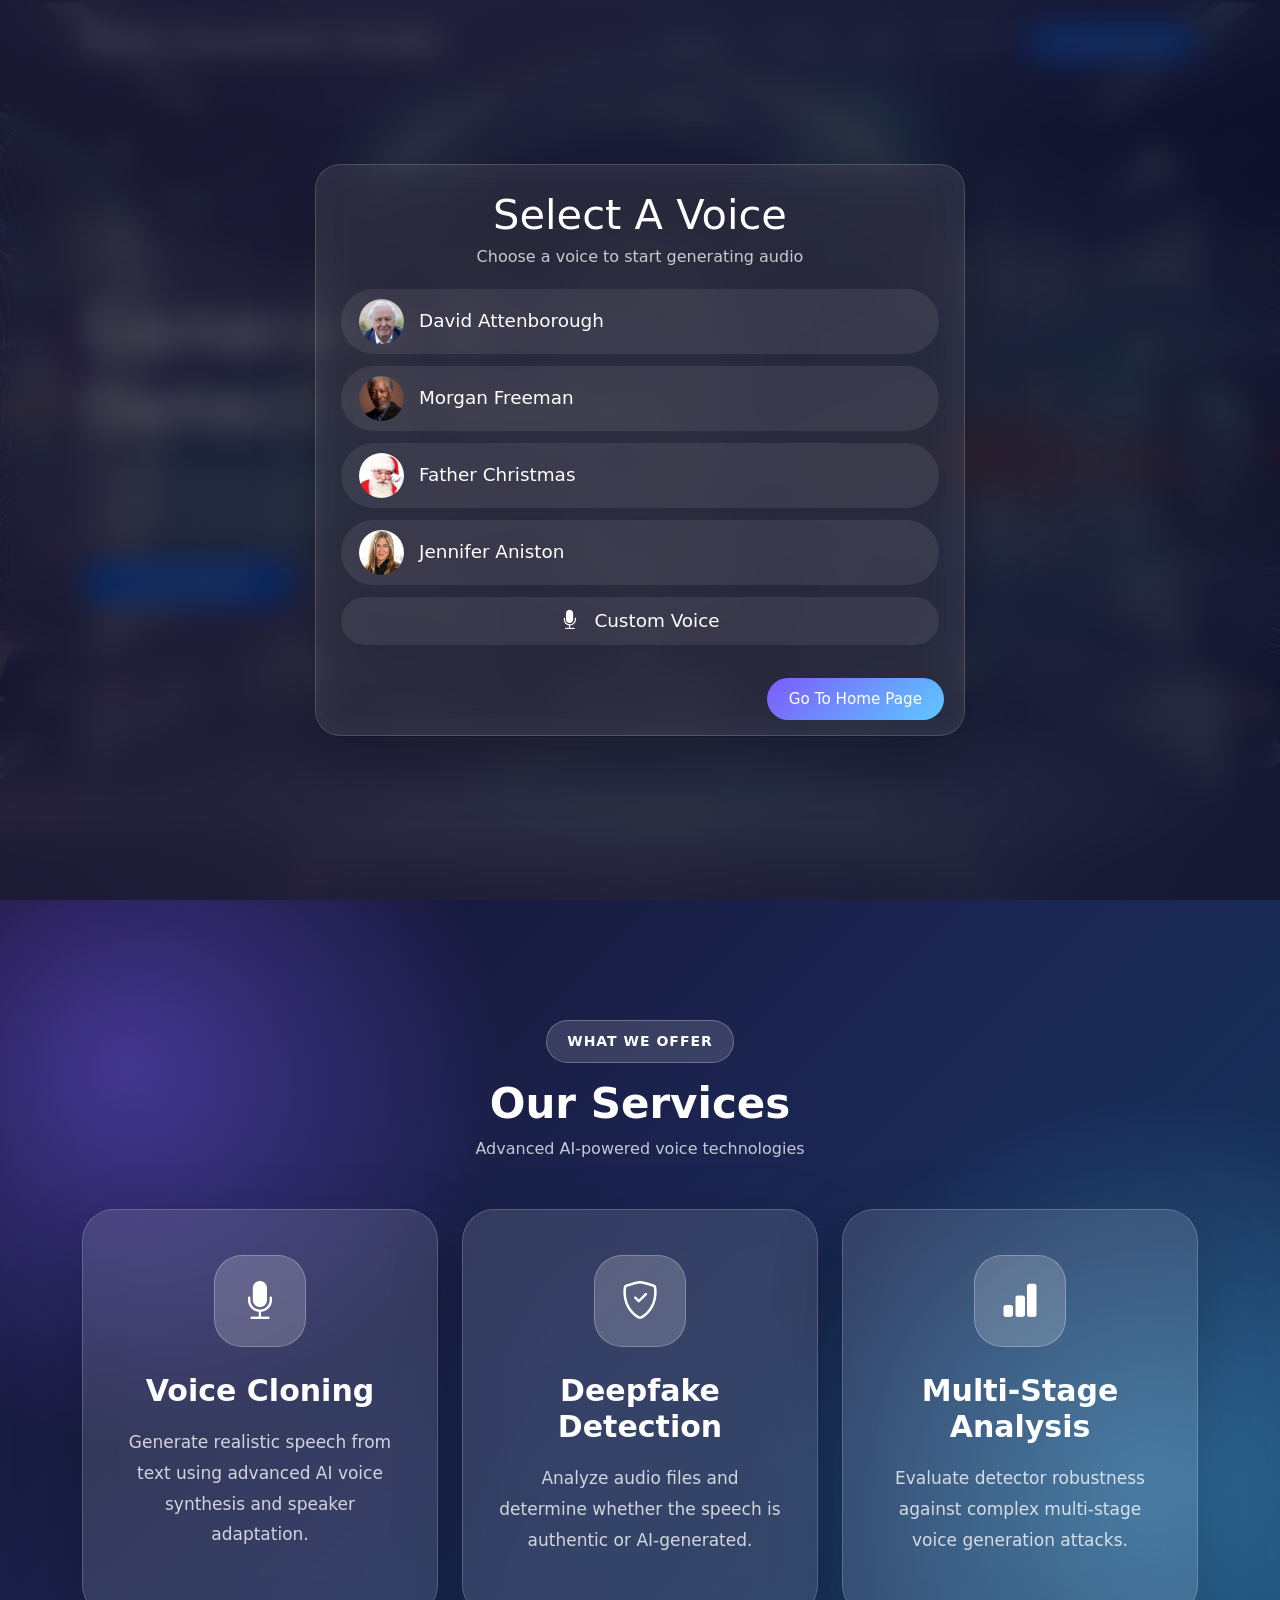
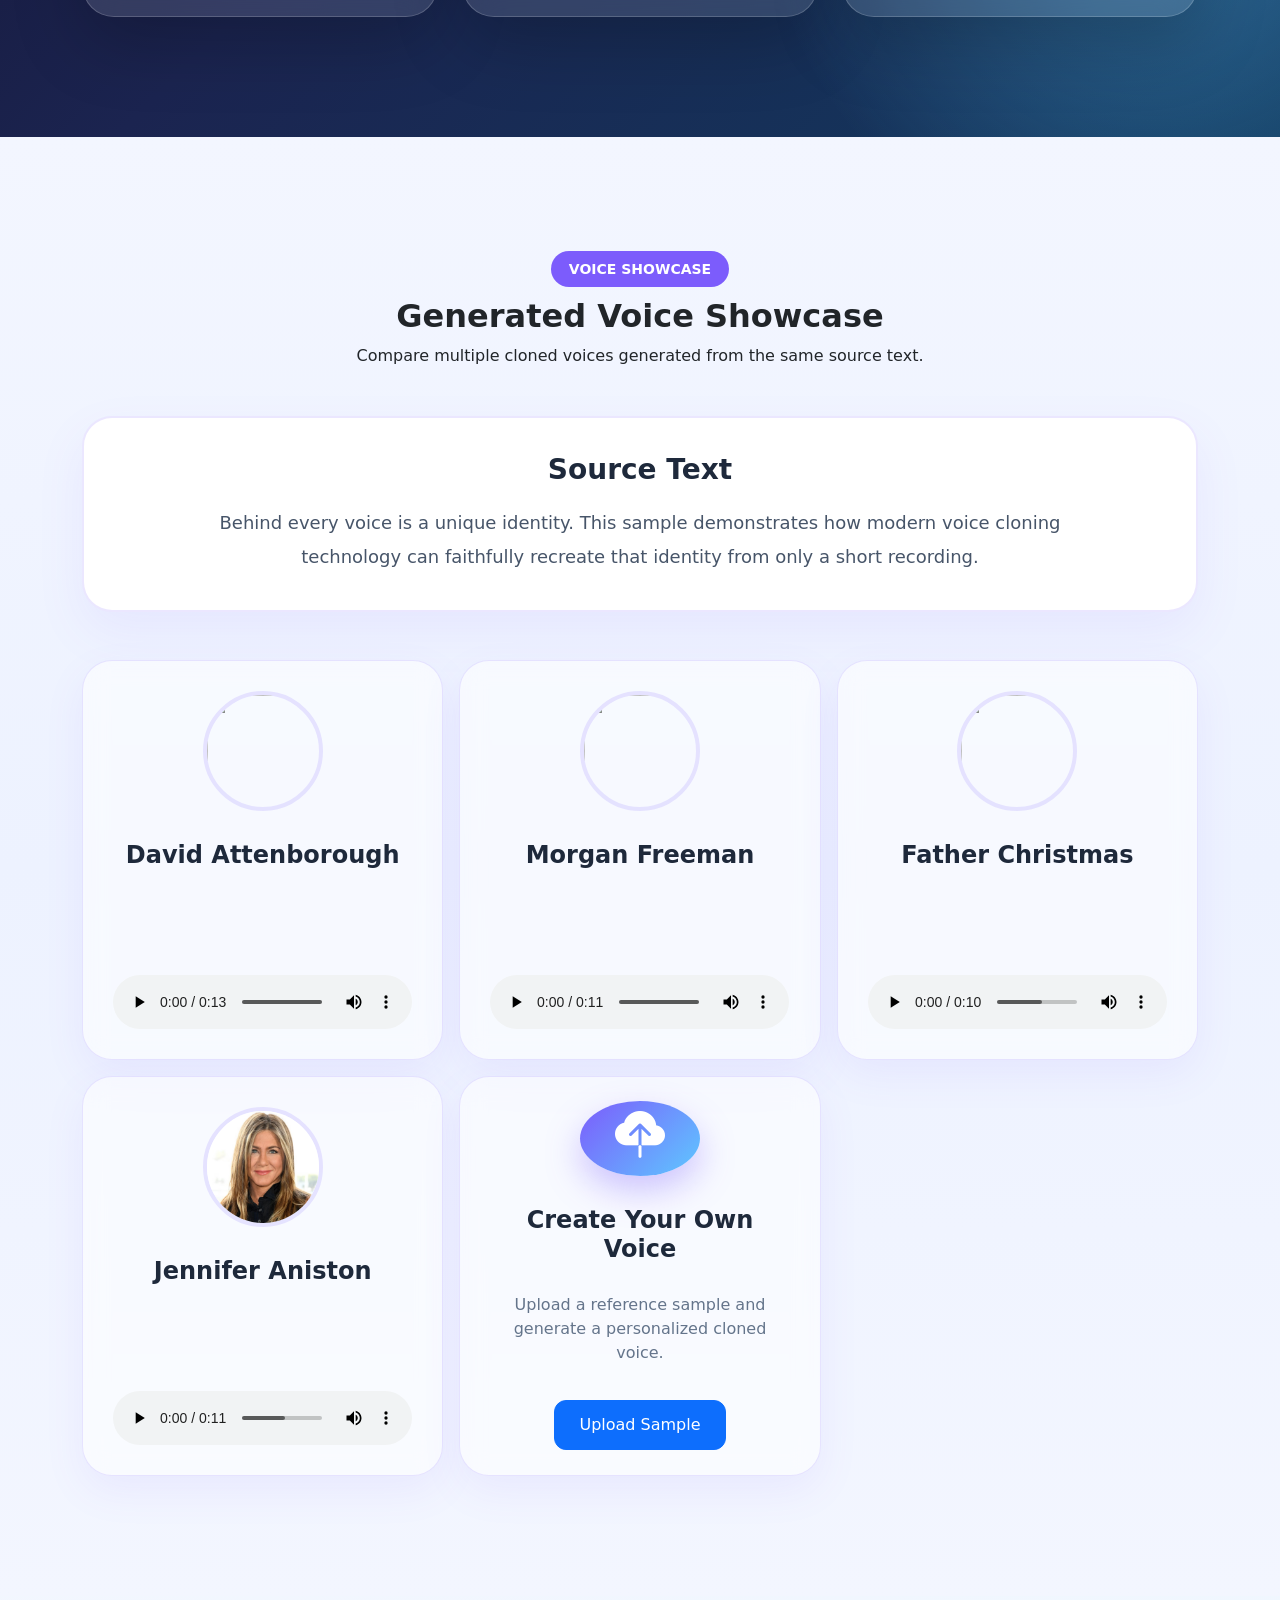
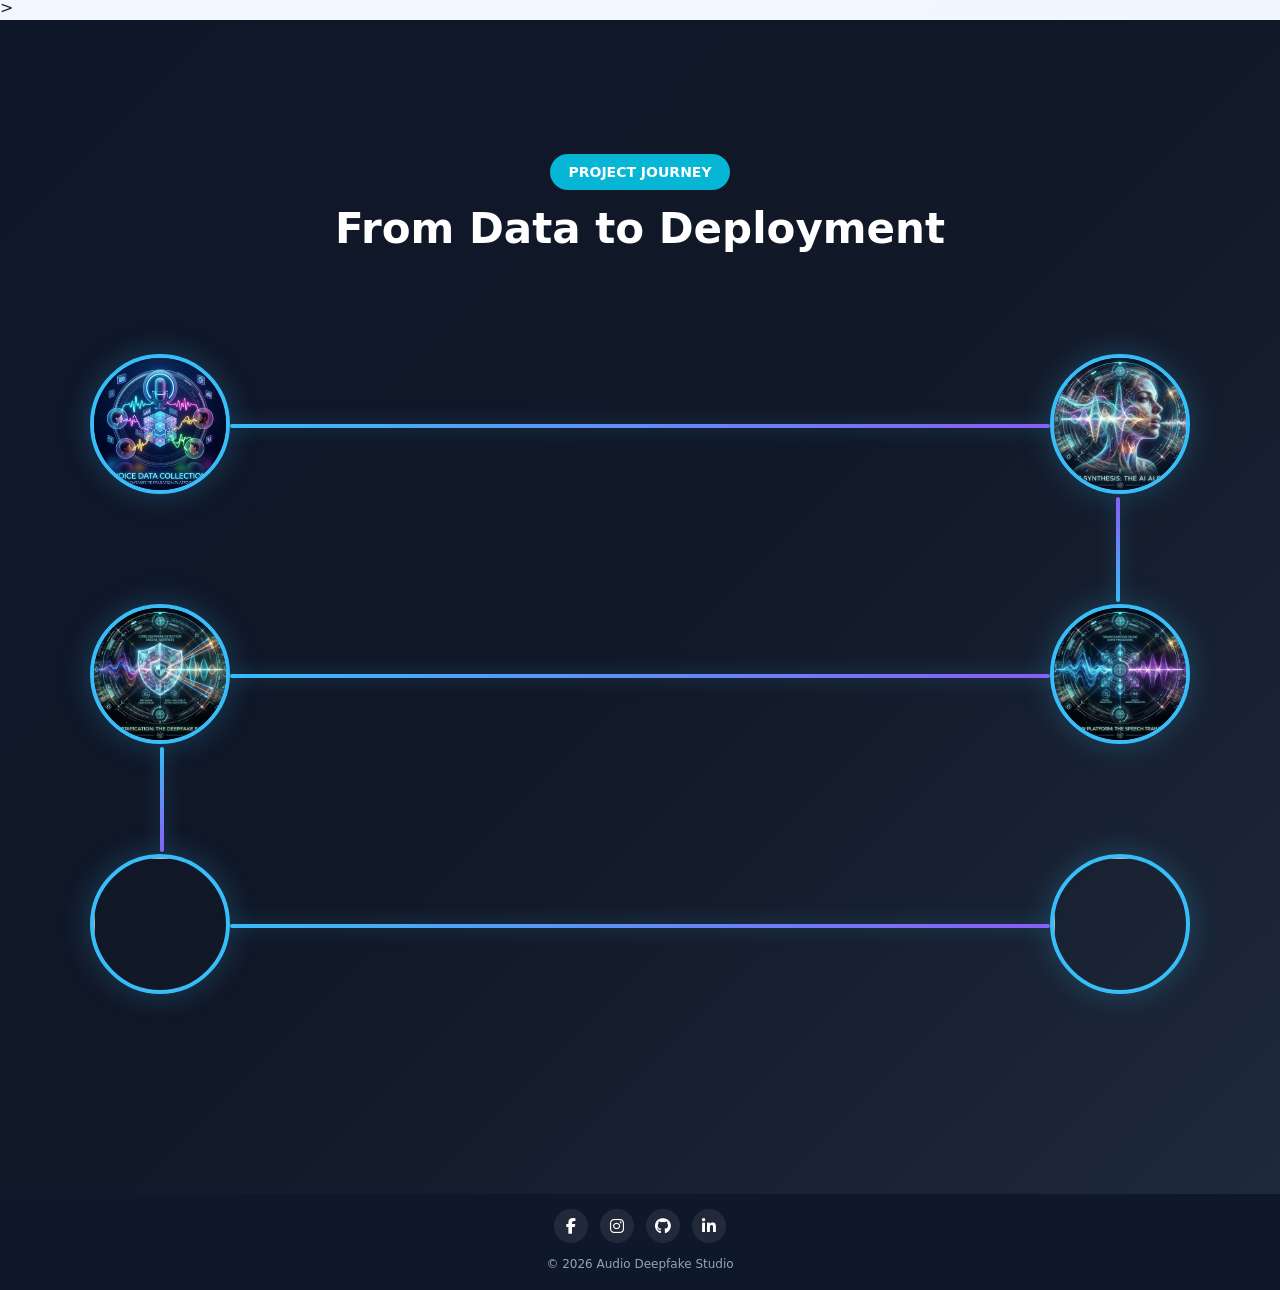
==== commit ee73bc49: "Fix image paths" ====
--- a/ملفات/web/audio-deepfake-web/index.html
+++ b/ملفات/web/audio-deepfake-web/index.html
@@ -29,17 +29,17 @@
                 <div class="voice-list">
 
                     <div class="voice-item">
-                        <img src="assets/images/david.jpg" alt="">
+                        <img src="assets/images/David.jpg" alt="">
                         <span>David Attenborough</span>
                     </div>
 
                     <div class="voice-item">
-                        <img src="assets/images/morgan.jpg" alt="">
+                        <img src="assets/images/Morgan.jpg" alt="">
                         <span>Morgan Freeman</span>
                     </div>
 
                     <div class="voice-item">
-                        <img src="assets/images/father.jpg" alt="">
+                        <img src="assets/images/Father.jpg" alt="">
                         <span>Father Christmas</span>
                     </div>
 
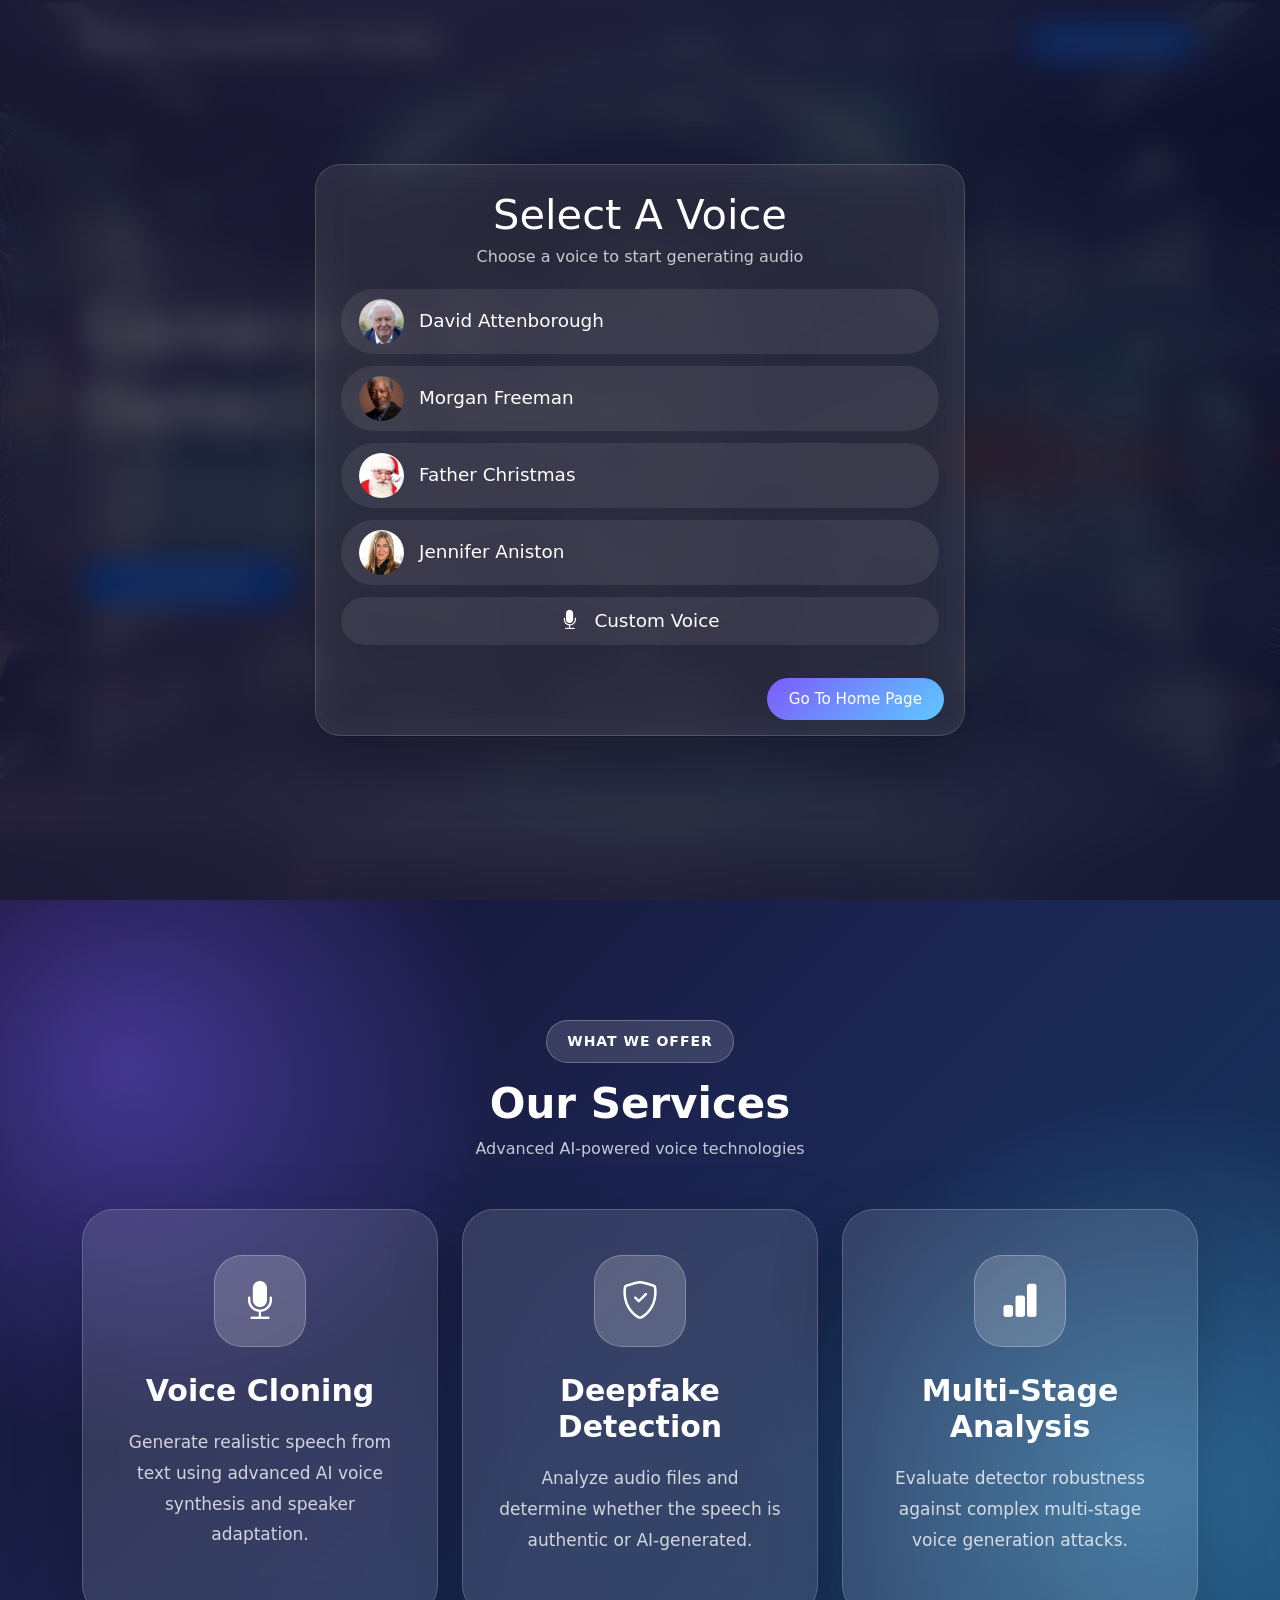
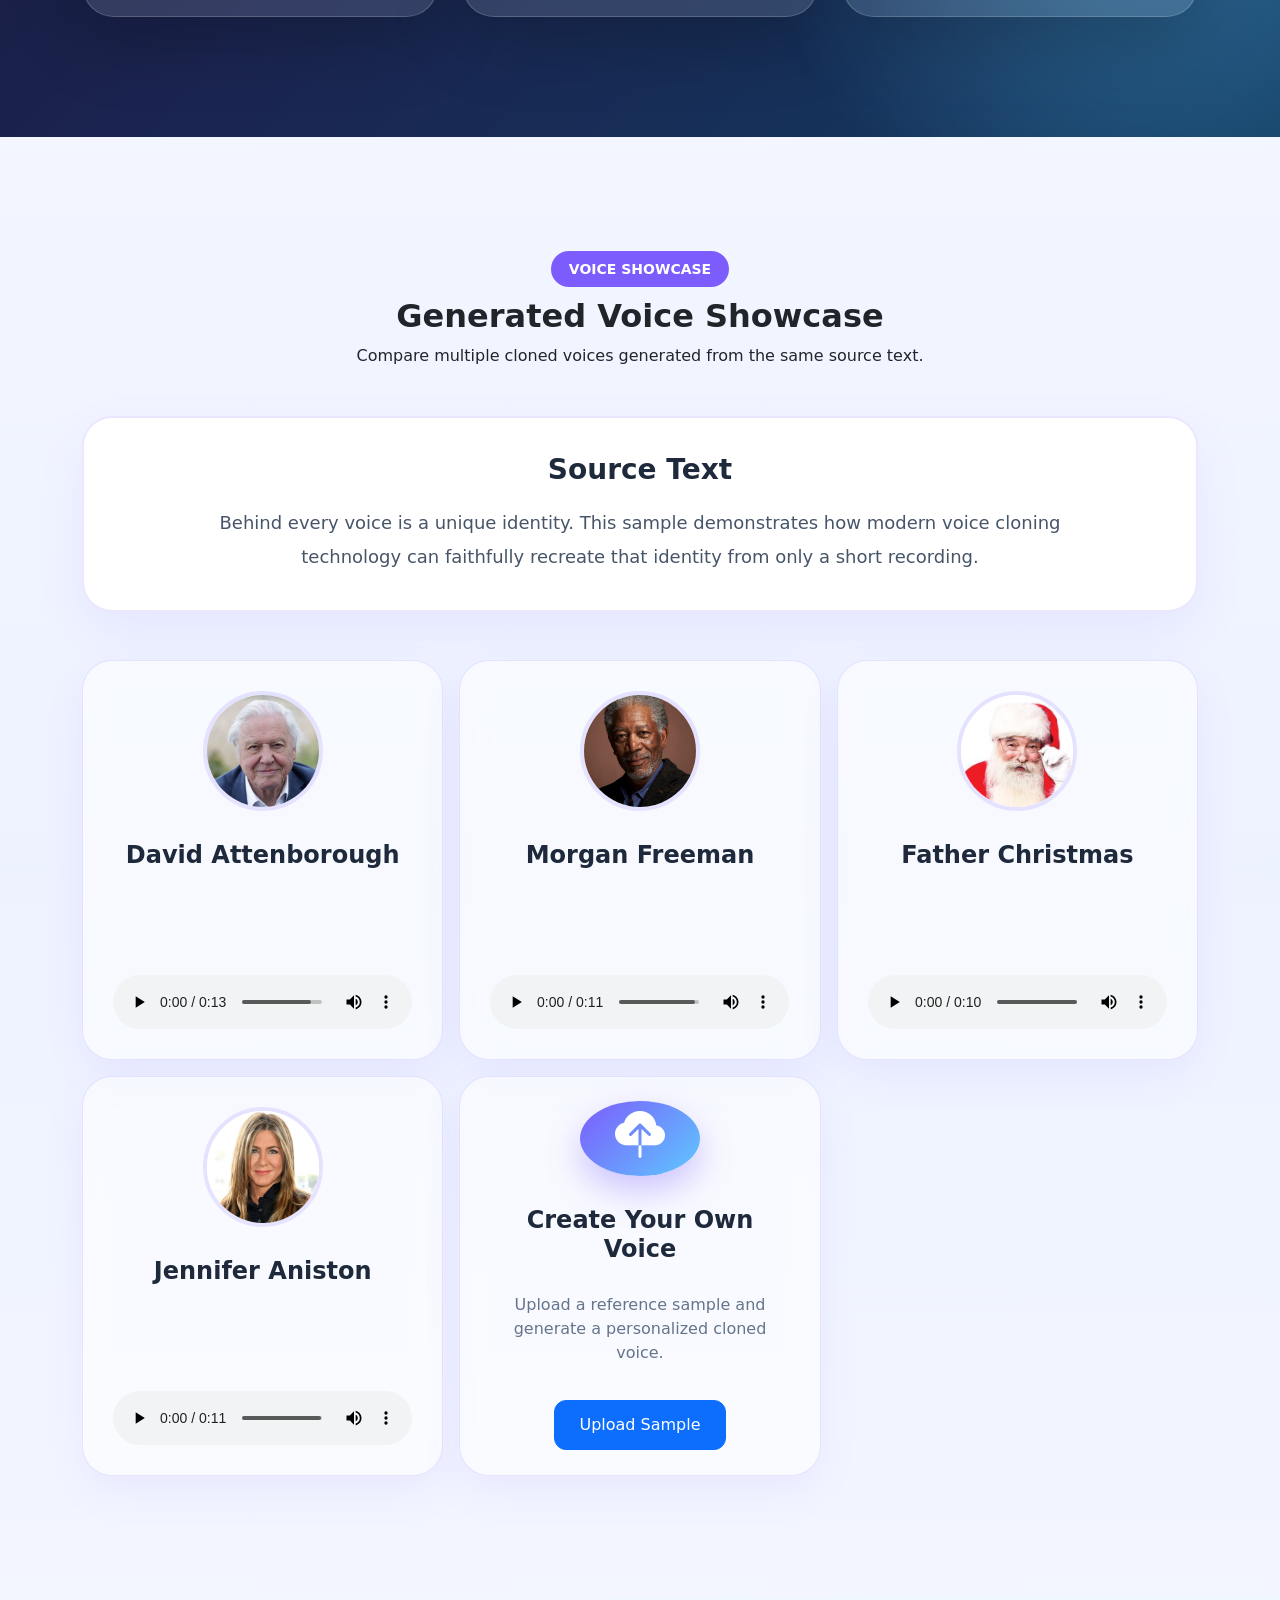
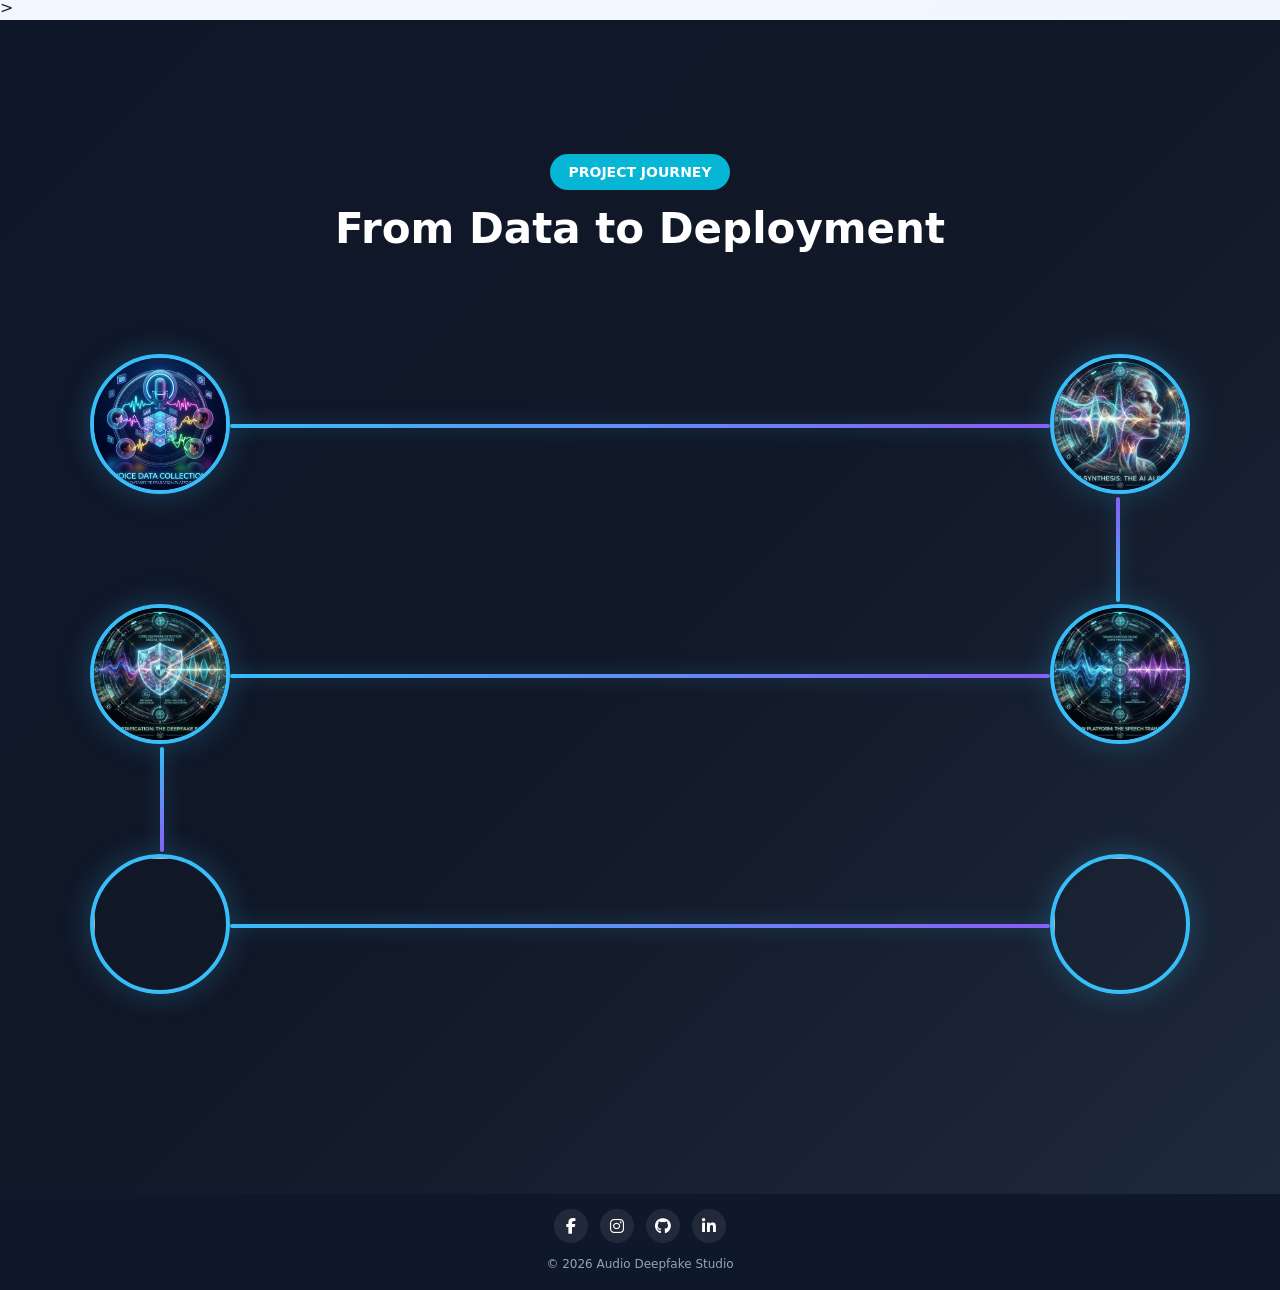
==== commit 7cbc0e58: "Fix image paths" ====
--- a/ملفات/web/audio-deepfake-web/index.html
+++ b/ملفات/web/audio-deepfake-web/index.html
@@ -298,7 +298,7 @@
 
                         <div class="voice-card">
 
-                            <img src="assets/images/david.jpg" class="voice-avatar">
+                            <img src="assets/images/David.jpg" class="voice-avatar">
 
                             <h4>David Attenborough</h4>
 
@@ -314,7 +314,7 @@
 
                         <div class="voice-card">
 
-                            <img src="assets/images/morgan.jpg" class="voice-avatar">
+                            <img src="assets/images/Morgan.jpg" class="voice-avatar">
 
                             <h4>Morgan Freeman</h4>
 
@@ -330,7 +330,7 @@
 
                         <div class="voice-card">
 
-                            <img src="assets/images/father.jpg" class="voice-avatar">
+                            <img src="assets/images/Father.jpg" class="voice-avatar">
 
                             <h4>Father Christmas</h4>
 
